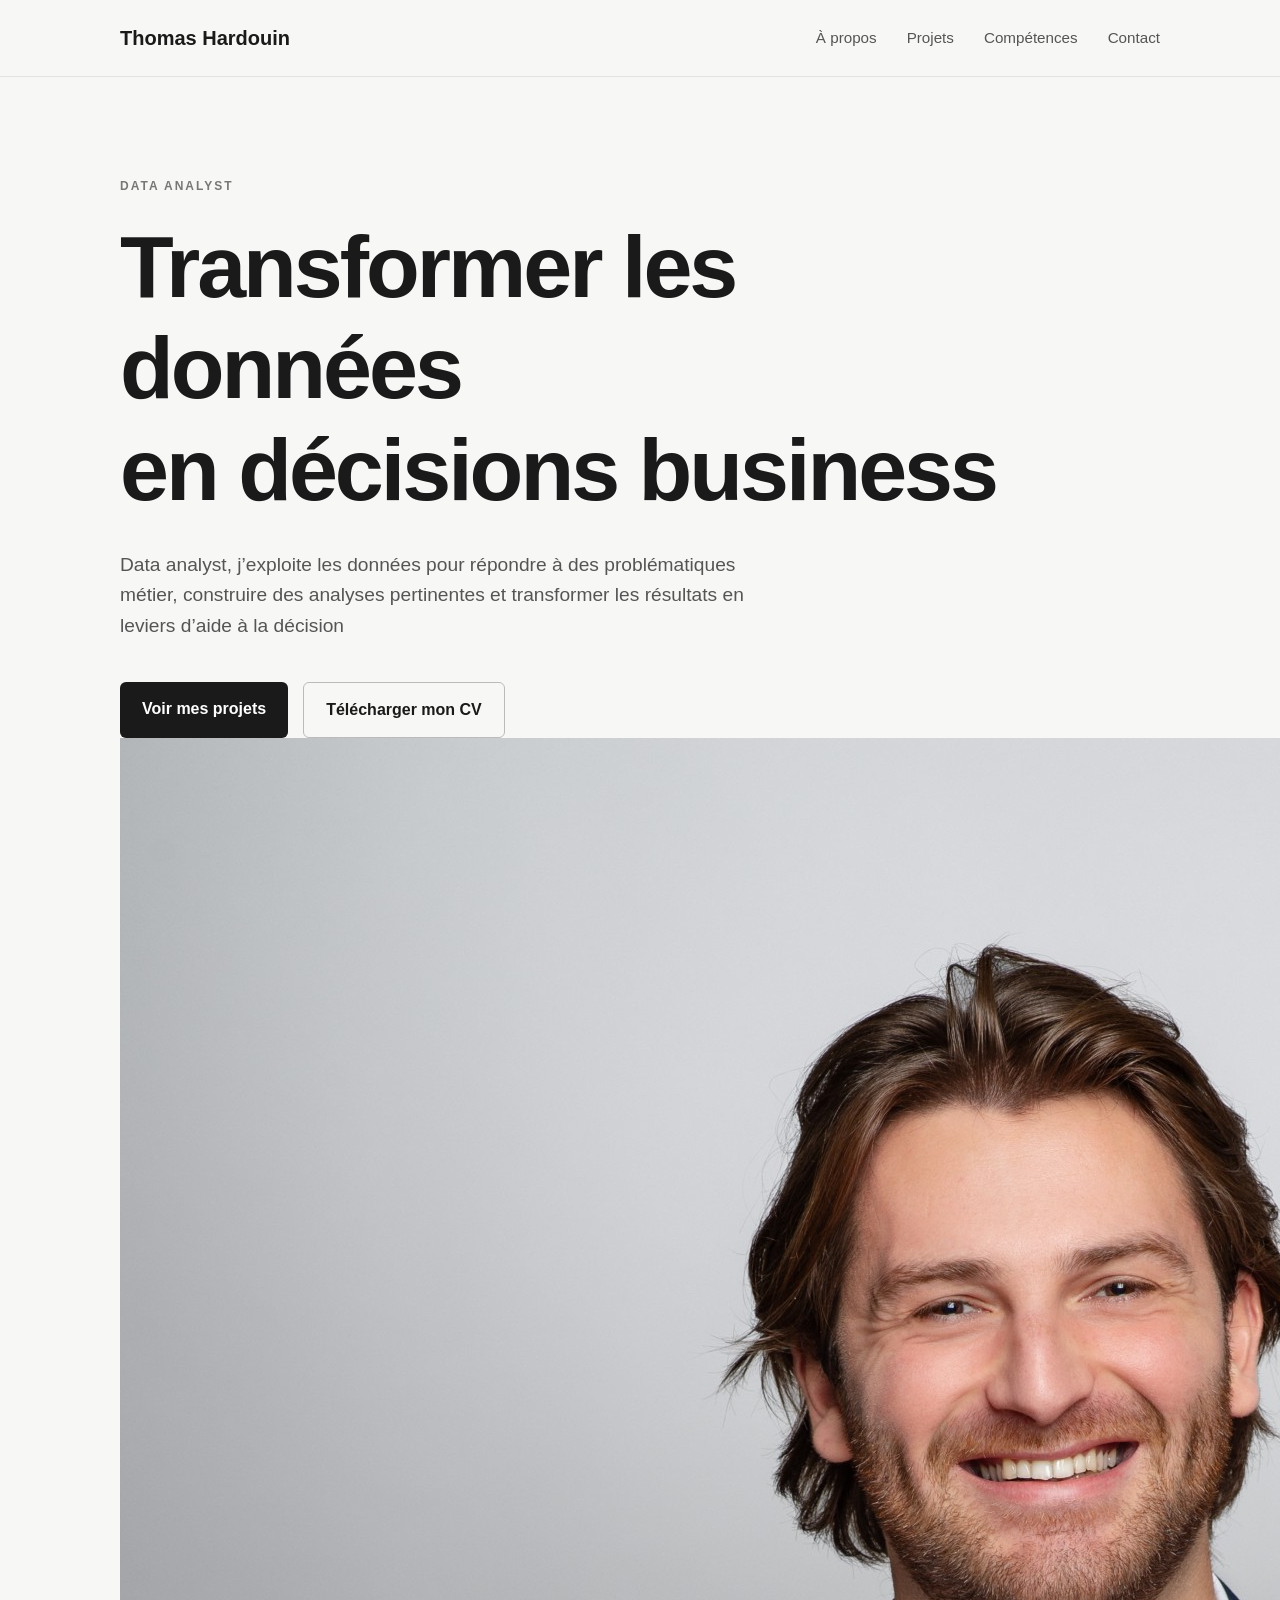
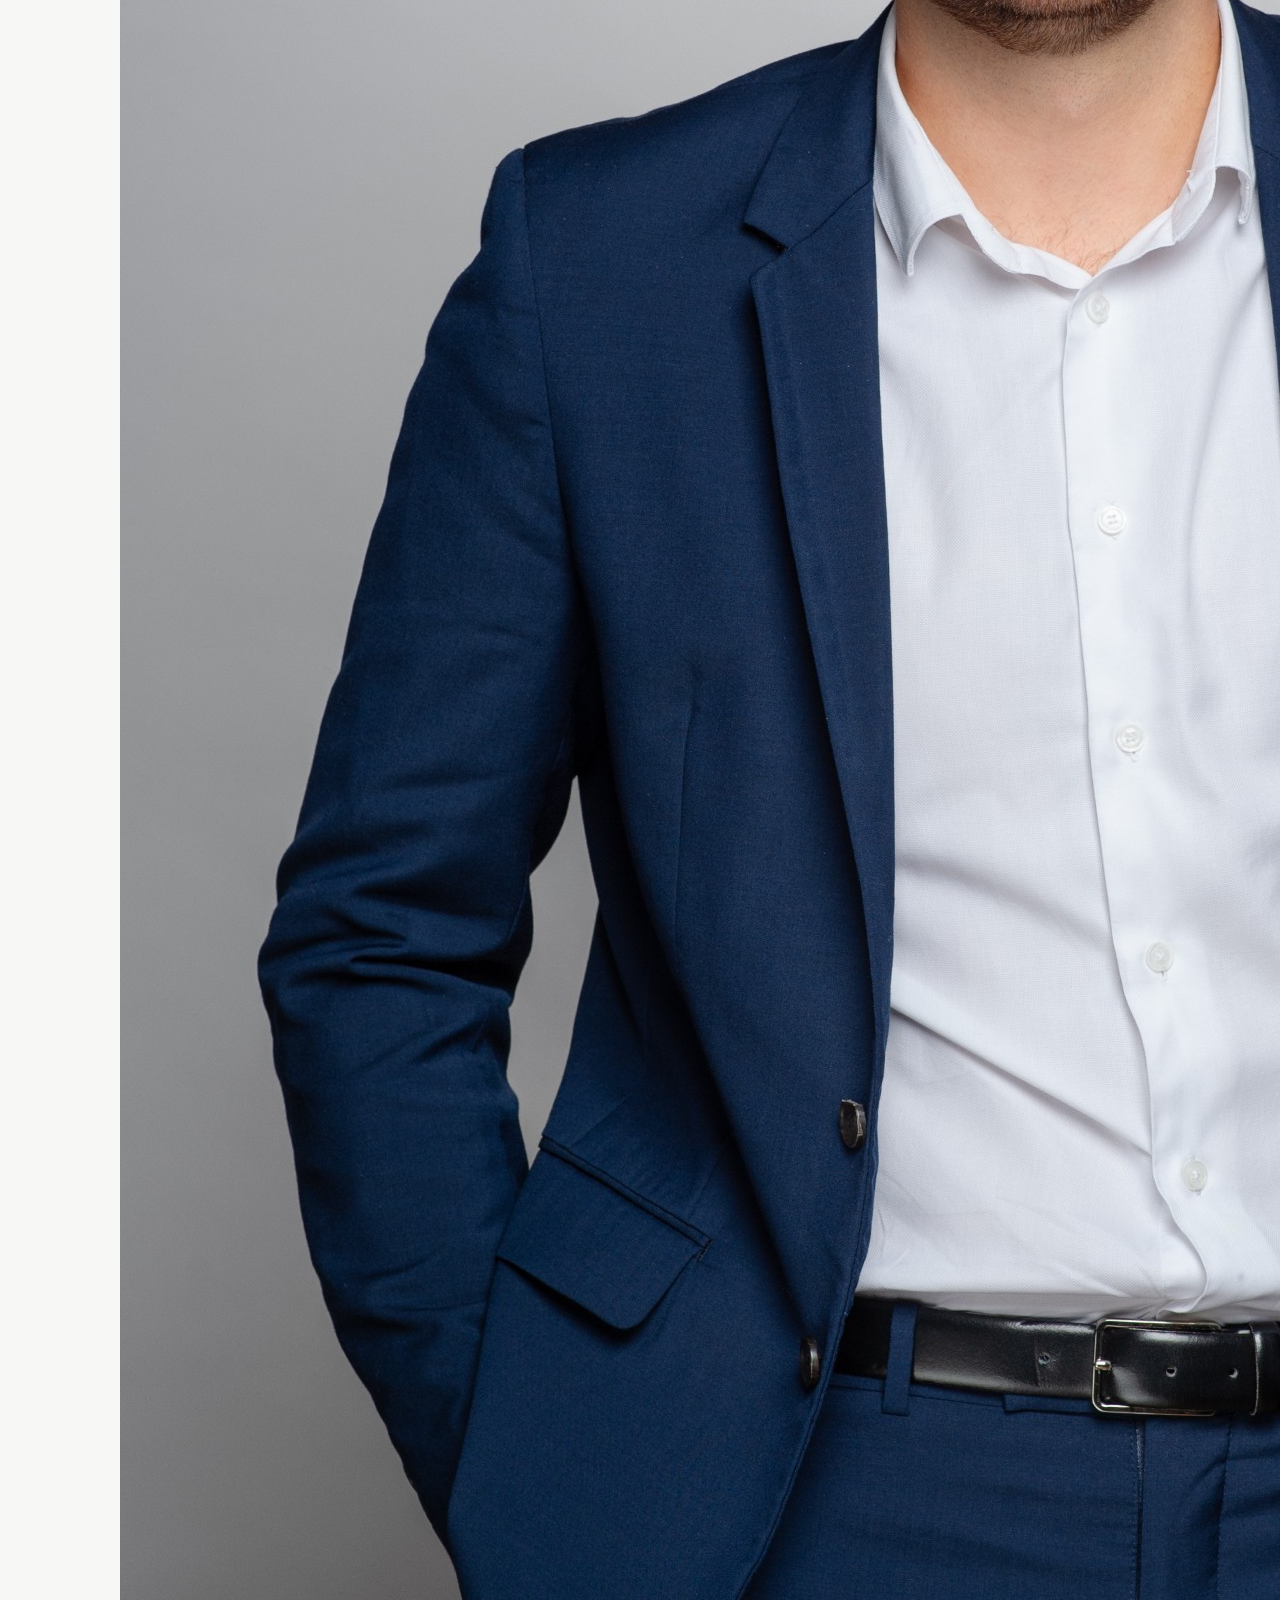
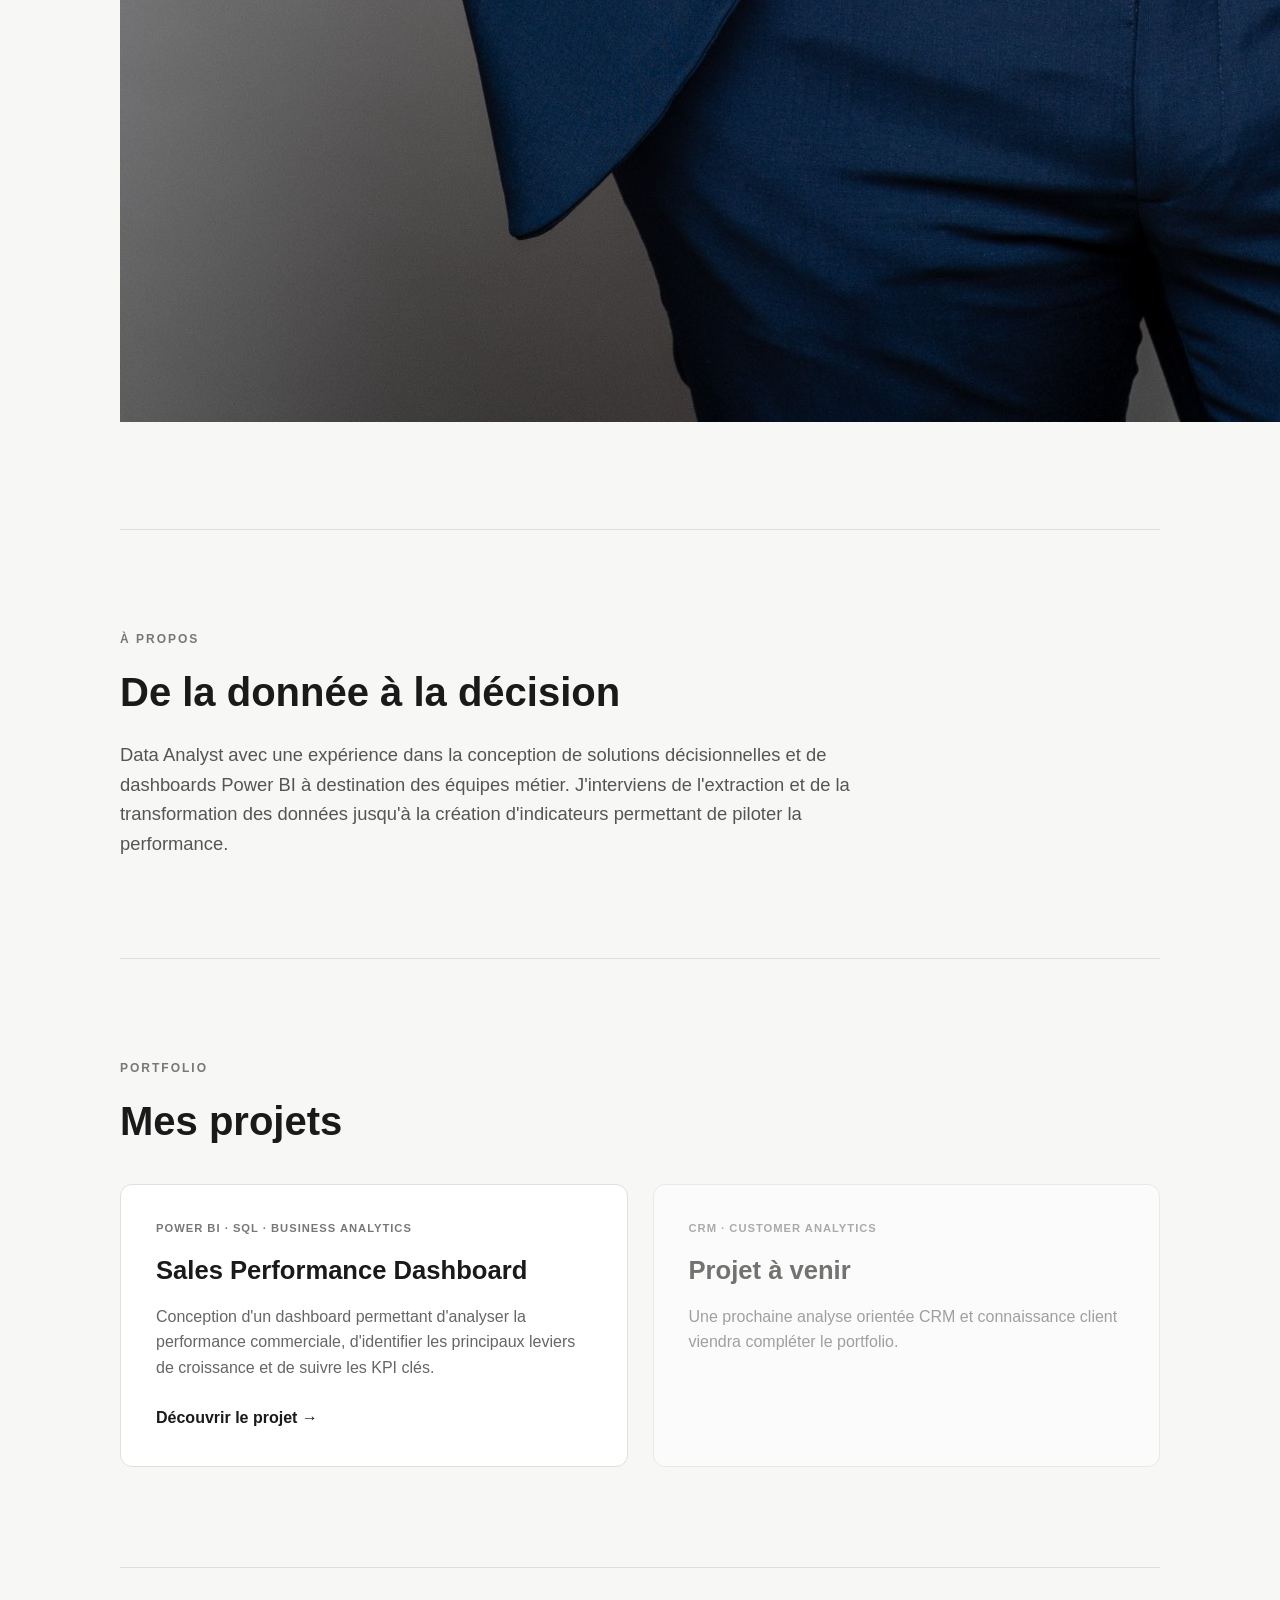
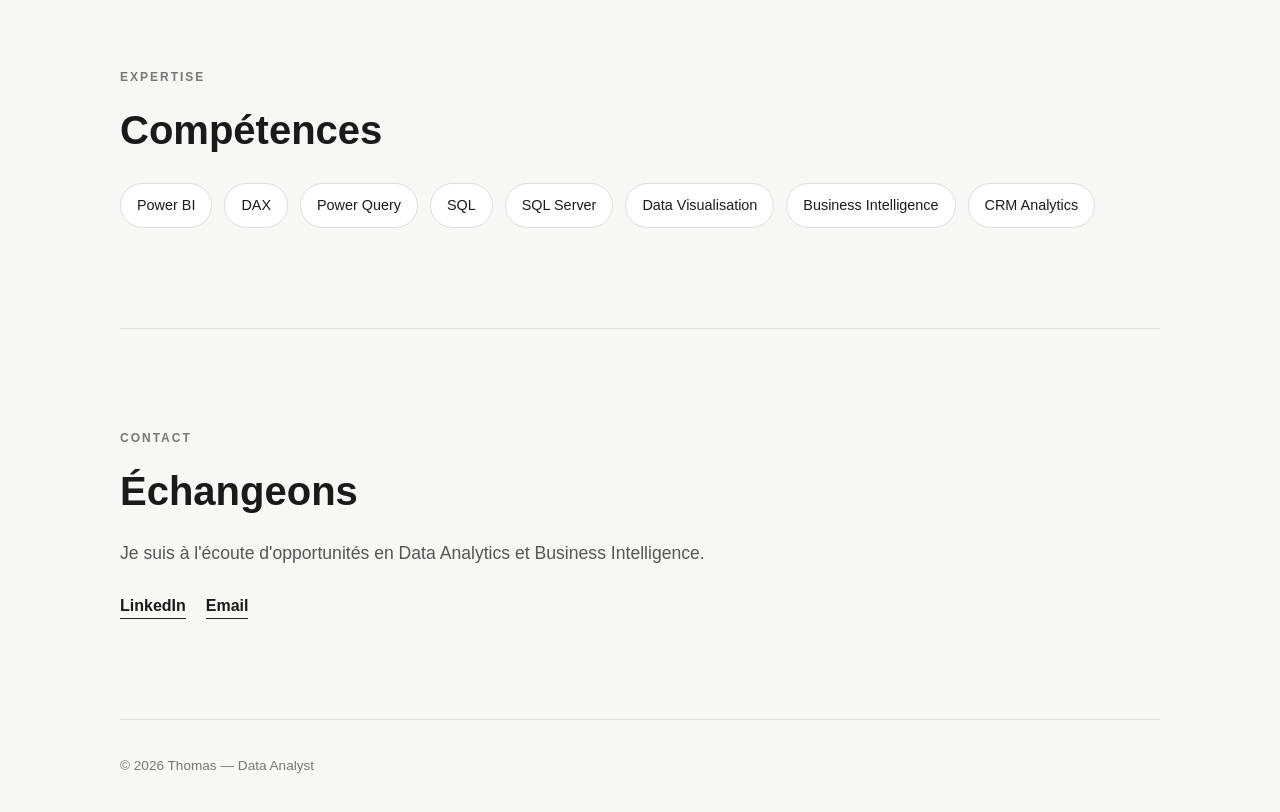
==== index.html @ 5f530742 "Update hero section content in index.html" ====
<!DOCTYPE html>
<html lang="fr">
<head>
    <meta charset="UTF-8">
    <meta name="viewport" content="width=device-width, initial-scale=1.0">
    <title>Thomas Hardouin | Data Analyst</title>
    <meta name="description" content="Portfolio de Thomas Hardouin, Data Analyst spécialisé en Business Intelligence, Power BI, SQL, CRM et performance commerciale.">

    <link rel="stylesheet" href="style.css">
</head>

<body>

    <!-- Navigation -->
    <header>
        <nav>
            <a href="#accueil" class="logo">Thomas Hardouin</a>

            <div class="nav-links">
                <a href="#apropos">À propos</a>
                <a href="#projets">Projets</a>
                <a href="#competences">Compétences</a>
                <a href="#contact">Contact</a>
            </div>
        </nav>
    </header>

    <main>
        <!-- Accueil -->
        <section id="accueil" class="hero">
        
            <p class="eyebrow">DATA ANALYST</p>
        
            <h1>
                Transformer les données<br>
                en décisions business
            </h1>
        
            <p class="hero-description">
                Data analyst, j’exploite les données pour répondre à des problématiques métier,
                construire des analyses pertinentes et transformer les résultats en leviers d’aide à la décision
            </p>
        
            <div class="hero-buttons">
                <a href="#projets" class="button primary">
                    Voir mes projets
                </a>
        
                <a href="cv.pdf" class="button secondary" target="_blank">
                    Télécharger mon CV
                </a>
            </div>
        
            <div class="hero-photo">
                <img src="photo-thomas.jpg" alt="Thomas Ardouin - Data Analyst">
            </div>
        
        </section>


        <!-- À propos -->
        <section id="apropos">
            <p class="section-label">À PROPOS</p>

            <h2>De la donnée à la décision</h2>

            <p>
                Data Analyst avec une expérience dans la conception de solutions
                décisionnelles et de dashboards Power BI à destination des équipes métier.
                J'interviens de l'extraction et de la transformation des données jusqu'à
                la création d'indicateurs permettant de piloter la performance.
            </p>
        </section>


        <!-- Projets -->
        <section id="projets">
            <p class="section-label">PORTFOLIO</p>

            <h2>Mes projets</h2>

            <div class="projects-grid">

                <article class="project-card">
                    <p class="project-type">POWER BI · SQL · BUSINESS ANALYTICS</p>

                    <h3>Sales Performance Dashboard</h3>

                    <p>
                        Conception d'un dashboard permettant d'analyser la performance
                        commerciale, d'identifier les principaux leviers de croissance
                        et de suivre les KPI clés.
                    </p>

                    <a href="#" class="project-link">
                        Découvrir le projet →
                    </a>
                </article>

                <article class="project-card upcoming">
                    <p class="project-type">CRM · CUSTOMER ANALYTICS</p>

                    <h3>Projet à venir</h3>

                    <p>
                        Une prochaine analyse orientée CRM et connaissance client
                        viendra compléter le portfolio.
                    </p>
                </article>

            </div>
        </section>


        <!-- Compétences -->
        <section id="competences">
            <p class="section-label">EXPERTISE</p>

            <h2>Compétences</h2>

            <div class="skills">
                <span>Power BI</span>
                <span>DAX</span>
                <span>Power Query</span>
                <span>SQL</span>
                <span>SQL Server</span>
                <span>Data Visualisation</span>
                <span>Business Intelligence</span>
                <span>CRM Analytics</span>
            </div>
        </section>


        <!-- Contact -->
        <section id="contact">
            <p class="section-label">CONTACT</p>

            <h2>Échangeons</h2>

            <p>
                Je suis à l'écoute d'opportunités en Data Analytics
                et Business Intelligence.
            </p>

            <div class="contact-links">
                <a href="#">LinkedIn</a>
                <a href="mailto:votre-email@example.com">Email</a>
            </div>
        </section>

    </main>


    <footer>
        <p>© 2026 Thomas — Data Analyst</p>
    </footer>

</body>
</html>
---- style.css ----
/* =========================
   BASE
========================= */

* {
    margin: 0;
    padding: 0;
    box-sizing: border-box;
}

html {
    scroll-behavior: smooth;
}

body {
    font-family: Arial, Helvetica, sans-serif;
    background: #f7f7f5;
    color: #1a1a1a;
    line-height: 1.6;
}

a {
    color: inherit;
    text-decoration: none;
}

/* =========================
   NAVIGATION
========================= */

header {
    background: rgba(247, 247, 245, 0.95);
    border-bottom: 1px solid #e2e2df;
    position: sticky;
    top: 0;
    z-index: 100;
}

nav {
    max-width: 1100px;
    margin: auto;
    padding: 22px 30px;
    display: flex;
    justify-content: space-between;
    align-items: center;
}

.logo {
    font-size: 1.25rem;
    font-weight: 700;
}

.nav-links {
    display: flex;
    gap: 30px;
}

.nav-links a {
    color: #555;
    font-size: 0.95rem;
}

.nav-links a:hover {
    color: #000;
}

/* =========================
   STRUCTURE
========================= */

main {
    max-width: 1100px;
    margin: auto;
    padding: 0 30px;
}

section {
    padding: 100px 0;
    border-bottom: 1px solid #dededb;
}

.section-label,
.eyebrow {
    font-size: 0.75rem;
    font-weight: 700;
    letter-spacing: 2px;
    color: #777;
    margin-bottom: 20px;
}

h1,
h2,
h3 {
    line-height: 1.15;
}

h2 {
    font-size: 2.5rem;
    margin-bottom: 25px;
}

/* =========================
   HERO
========================= */

.hero {
    min-height: 75vh;
    display: flex;
    flex-direction: column;
    justify-content: center;
}

.hero h1 {
    font-size: clamp(3rem, 7vw, 5.5rem);
    max-width: 900px;
    letter-spacing: -3px;
    margin-bottom: 30px;
}

.hero-description {
    max-width: 650px;
    font-size: 1.2rem;
    color: #555;
    margin-bottom: 40px;
}

.hero-buttons {
    display: flex;
    gap: 15px;
    flex-wrap: wrap;
}

.button {
    display: inline-block;
    padding: 14px 22px;
    border-radius: 6px;
    font-weight: 600;
}

.button.primary {
    background: #1a1a1a;
    color: white;
}

.button.secondary {
    border: 1px solid #bbb;
    background: transparent;
}

.button:hover {
    opacity: 0.8;
}

/* =========================
   À PROPOS
========================= */

#apropos > p:last-child {
    max-width: 750px;
    font-size: 1.15rem;
    color: #555;
}

/* =========================
   PROJETS
========================= */

.projects-grid {
    display: grid;
    grid-template-columns: repeat(2, 1fr);
    gap: 25px;
    margin-top: 40px;
}

.project-card {
    background: white;
    border: 1px solid #e0e0dd;
    border-radius: 12px;
    padding: 35px;
    transition: transform 0.2s ease, box-shadow 0.2s ease;
}

.project-card:hover {
    transform: translateY(-4px);
    box-shadow: 0 12px 30px rgba(0, 0, 0, 0.07);
}

.project-type {
    font-size: 0.7rem;
    letter-spacing: 1px;
    font-weight: 700;
    color: #777;
    margin-bottom: 18px;
}

.project-card h3 {
    font-size: 1.6rem;
    margin-bottom: 18px;
}

.project-card > p:not(.project-type) {
    color: #666;
    margin-bottom: 25px;
}

.project-link {
    font-weight: 600;
}

.upcoming {
    opacity: 0.6;
}

/* =========================
   COMPÉTENCES
========================= */

.skills {
    display: flex;
    flex-wrap: wrap;
    gap: 12px;
    margin-top: 30px;
}

.skills span {
    background: white;
    border: 1px solid #ddd;
    padding: 10px 16px;
    border-radius: 50px;
    font-size: 0.9rem;
}

/* =========================
   CONTACT
========================= */

#contact > p:not(.section-label) {
    color: #555;
    font-size: 1.1rem;
    margin-bottom: 25px;
}

.contact-links {
    display: flex;
    gap: 20px;
}

.contact-links a {
    font-weight: 600;
    border-bottom: 1px solid #222;
}

/* =========================
   FOOTER
========================= */

footer {
    max-width: 1100px;
    margin: auto;
    padding: 35px 30px;
    color: #777;
    font-size: 0.85rem;
}

/* =========================
   MOBILE
========================= */

@media (max-width: 700px) {

    nav {
        padding: 18px 20px;
    }

    .nav-links {
        display: none;
    }

    main {
        padding: 0 20px;
    }

    section {
        padding: 70px 0;
    }

    .hero h1 {
        letter-spacing: -2px;
    }

    .projects-grid {
        grid-template-columns: 1fr;
    }

    h2 {
        font-size: 2rem;
    }
}
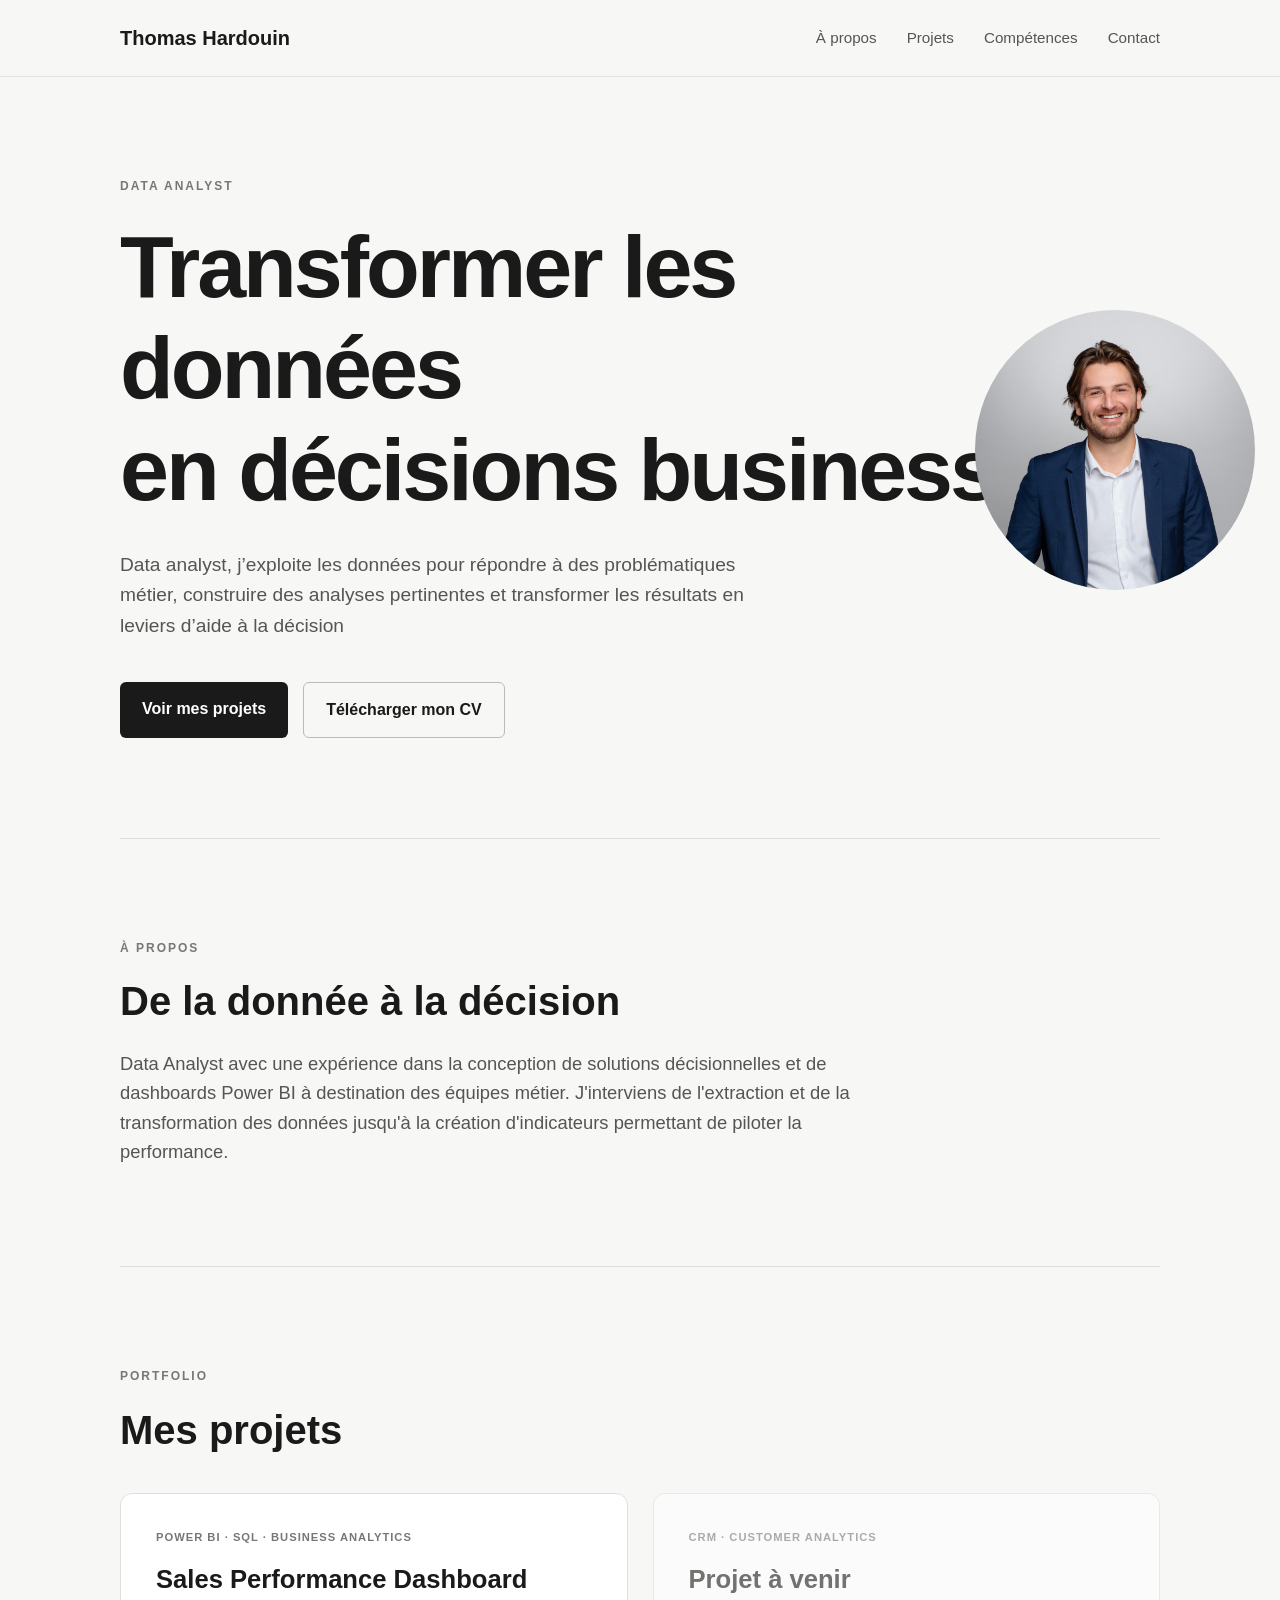
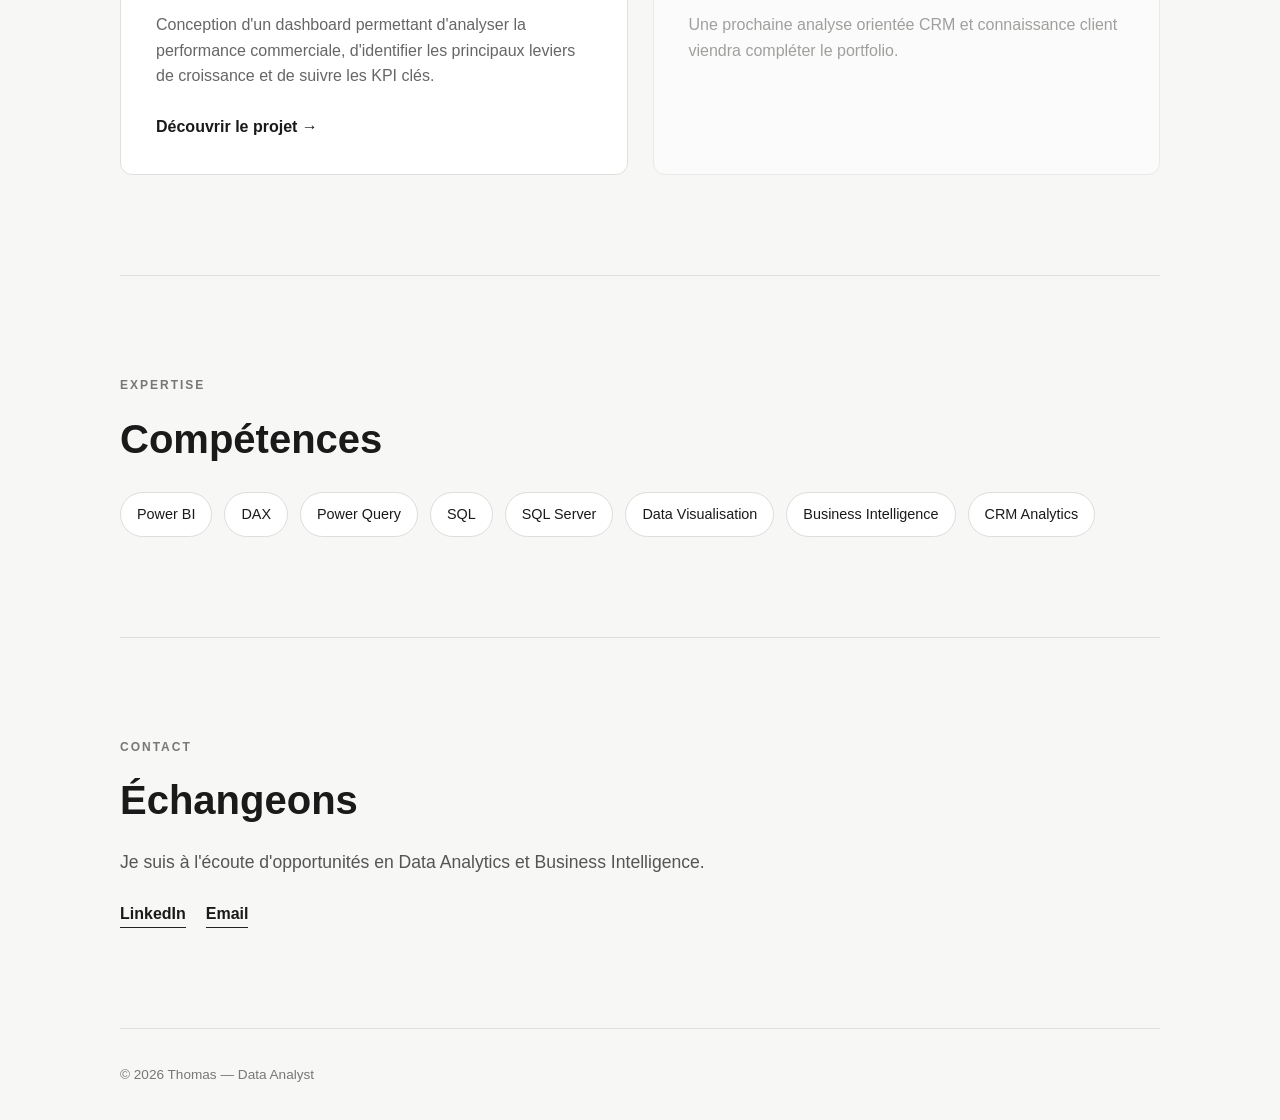
==== commit 33e474c6: "Update CV link to enable download Changed the CV link to use the download attribute." ====
--- a/index.html
+++ b/index.html
@@ -46,7 +46,7 @@
                     Voir mes projets
                 </a>
         
-                <a href="cv.pdf" class="button secondary" target="_blank">
+                <a href="cv.pdf" class="button secondary" download>
                     Télécharger mon CV
                 </a>
             </div>
--- a/style.css
+++ b/style.css
@@ -296,3 +296,59 @@
         font-size: 2rem;
     }
 }
+
+
+
+}
+
+/* =========================
+   PHOTO ACCUEIL
+========================= */
+
+.hero {
+    position: relative;
+    padding-right: 360px;
+}
+
+.hero-photo {
+    position: absolute;
+    right: 25px;
+    top: 50%;
+    transform: translateY(-50%);
+}
+
+.hero-photo img {
+    width: 280px;
+    height: 280px;
+    object-fit: cover;
+    object-position: center top;
+    border-radius: 50%;
+    display: block;
+}
+
+/* =========================
+   PHOTO ACCUEIL - MOBILE
+========================= */
+
+@media (max-width: 800px) {
+
+    .hero {
+        padding-right: 0;
+    }
+
+    .hero-photo {
+        position: static;
+        transform: none;
+        margin-top: 40px;
+        display: flex;
+        justify-content: center;
+    }
+
+    .hero-photo img {
+        width: 200px;
+        height: 200px;
+        object-fit: cover;
+        object-position: center top;
+        border-radius: 50%;
+    }
+}
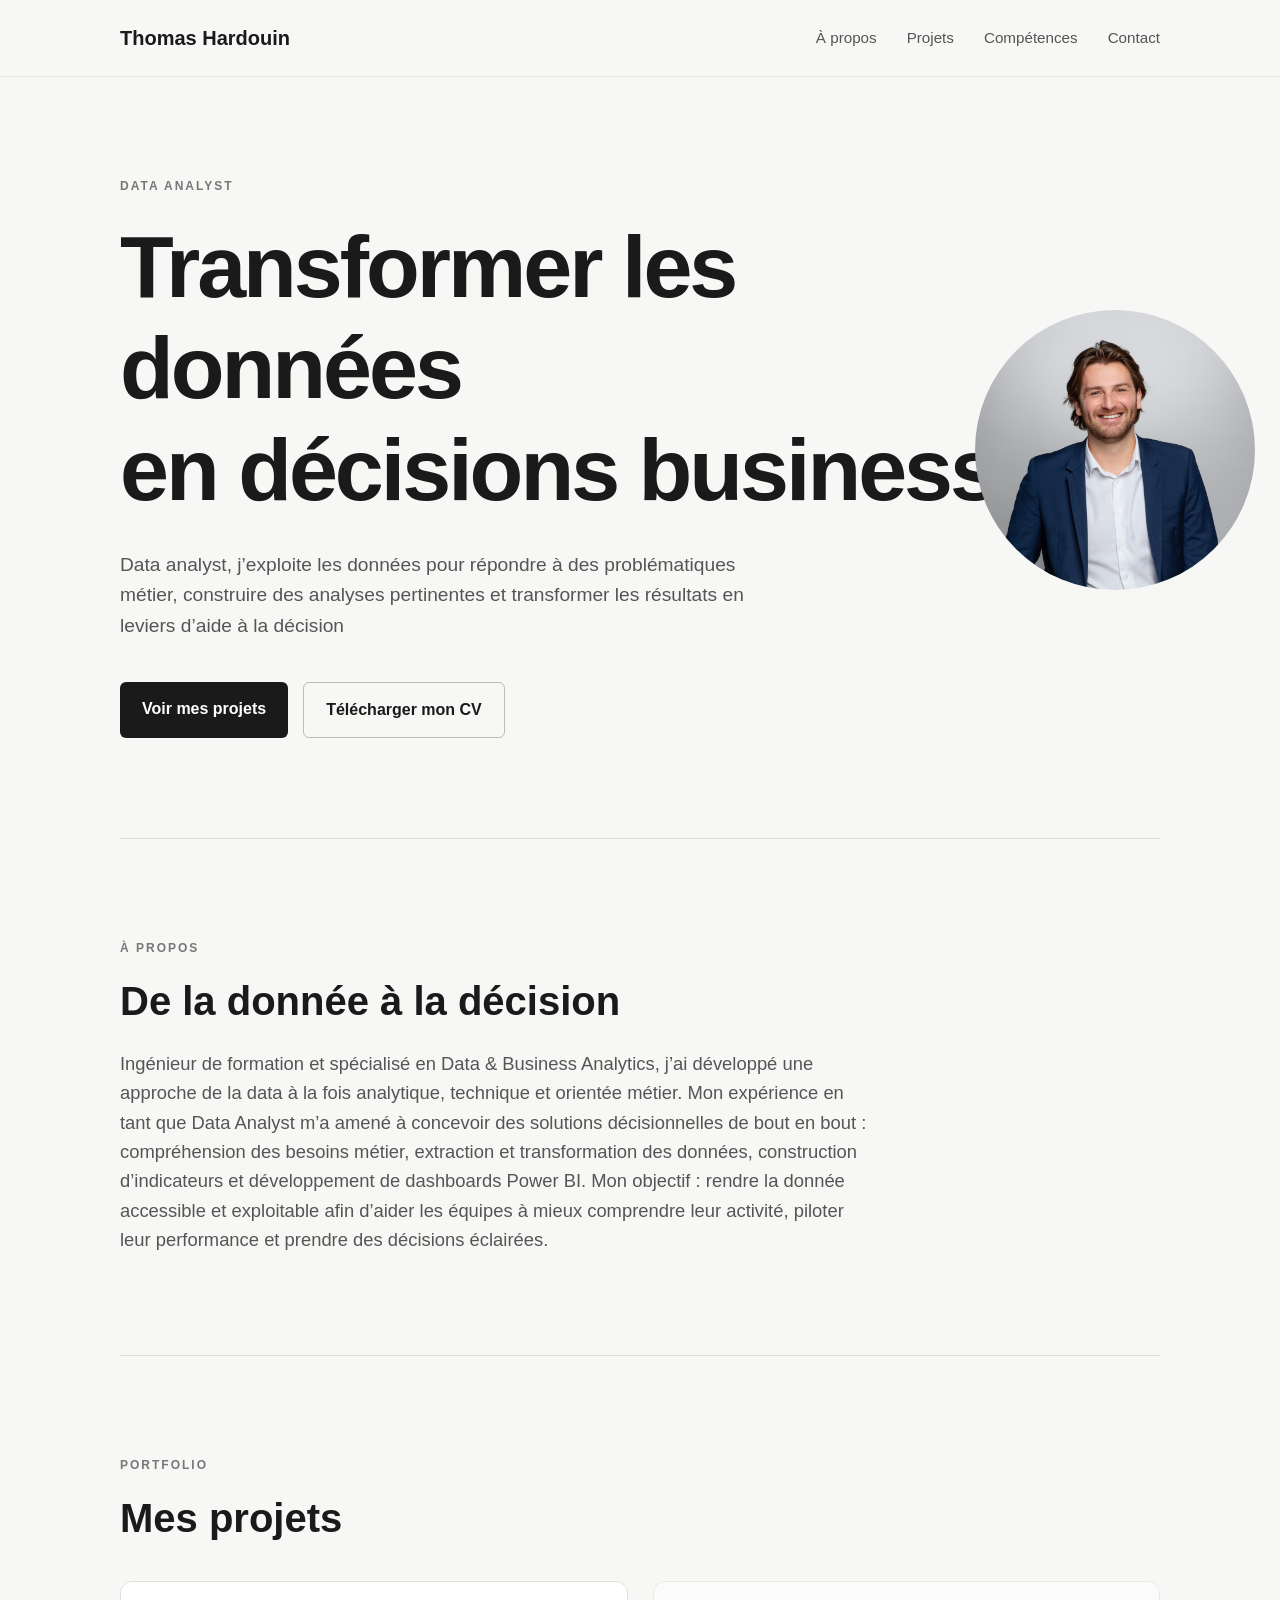
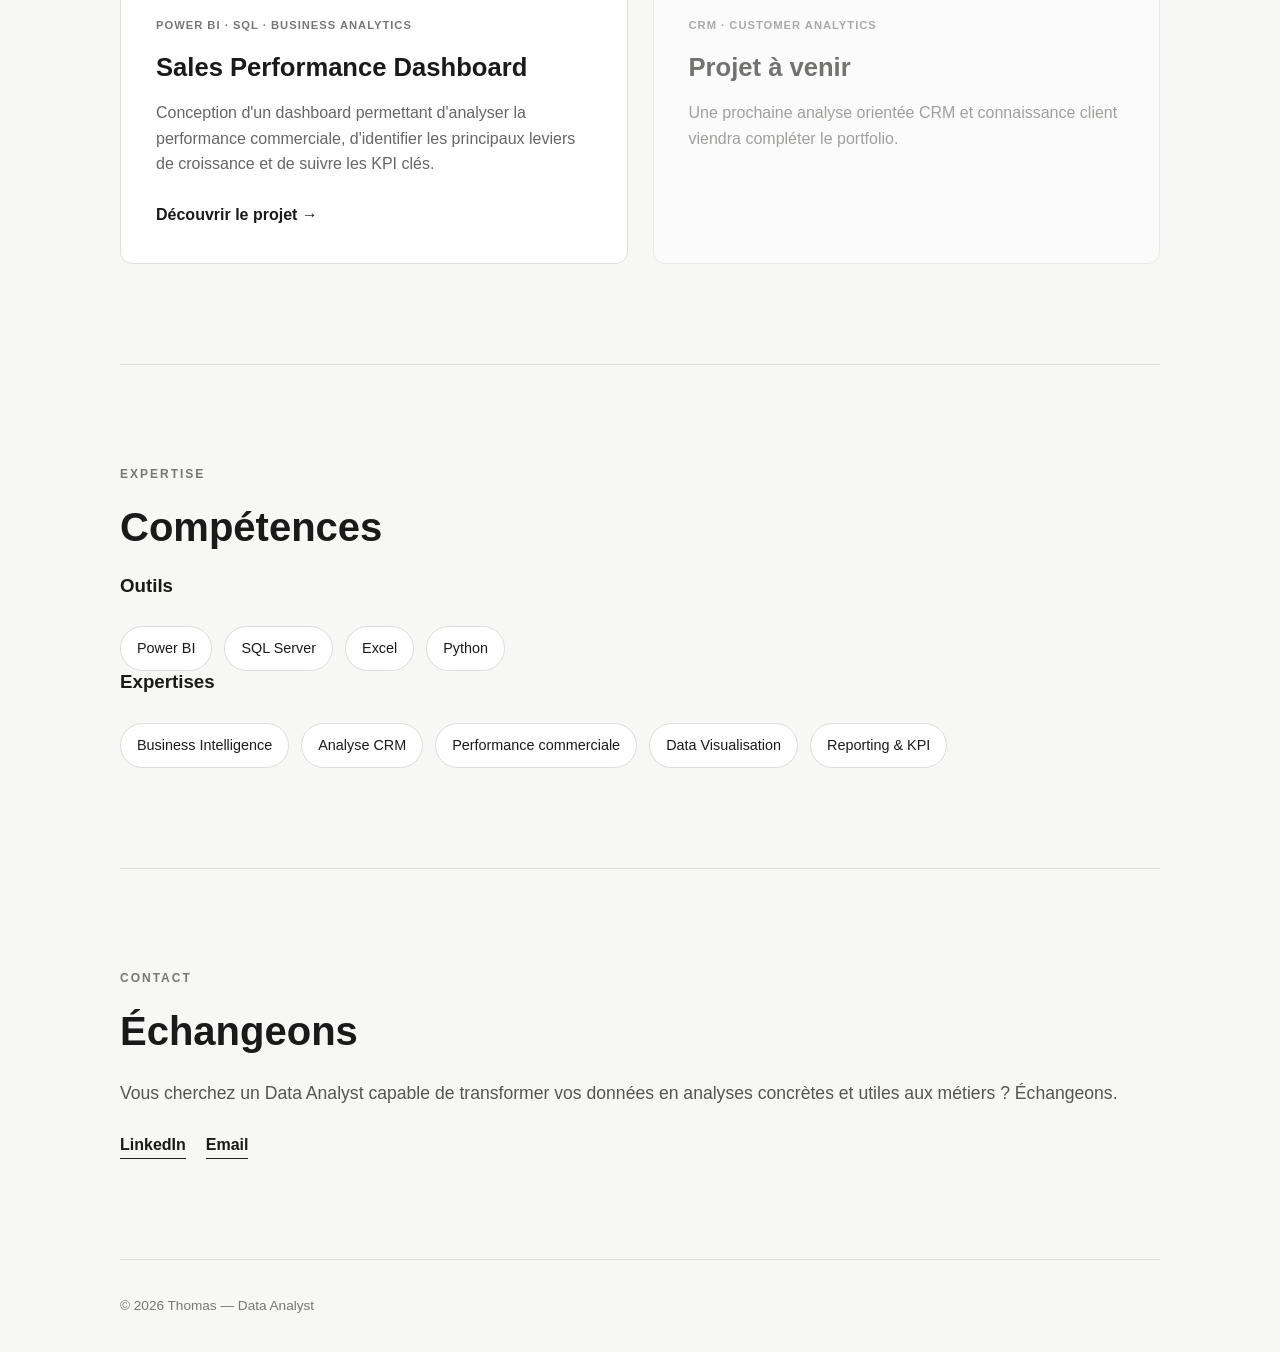
==== commit e546b947: "Revise Data Analyst description and skills section Updated the content to better describe the Data A" ====
--- a/index.html
+++ b/index.html
@@ -65,10 +65,9 @@
             <h2>De la donnée à la décision</h2>
 
             <p>
-                Data Analyst avec une expérience dans la conception de solutions
-                décisionnelles et de dashboards Power BI à destination des équipes métier.
-                J'interviens de l'extraction et de la transformation des données jusqu'à
-                la création d'indicateurs permettant de piloter la performance.
+                Ingénieur de formation et spécialisé en Data & Business Analytics, j’ai développé une approche de la data à la fois analytique, technique et orientée métier.  
+                Mon expérience en tant que Data Analyst m’a amené à concevoir des solutions décisionnelles de bout en bout : compréhension des besoins métier, extraction et transformation des données, construction d’indicateurs et développement de dashboards Power BI.  
+                Mon objectif : rendre la donnée accessible et exploitable afin d’aider les équipes à mieux comprendre leur activité, piloter leur performance et prendre des décisions éclairées.
             </p>
         </section>
 
@@ -115,18 +114,23 @@
         <!-- Compétences -->
         <section id="competences">
             <p class="section-label">EXPERTISE</p>
-
             <h2>Compétences</h2>
-
+        
+            <h3>Outils</h3>
             <div class="skills">
                 <span>Power BI</span>
-                <span>DAX</span>
-                <span>Power Query</span>
-                <span>SQL</span>
                 <span>SQL Server</span>
+                <span>Excel</span>
+                <span>Python</span>
+            </div>
+        
+            <h3>Expertises</h3>
+            <div class="skills">
+                <span>Business Intelligence</span>
+                <span>Analyse CRM</span>
+                <span>Performance commerciale</span>
                 <span>Data Visualisation</span>
-                <span>Business Intelligence</span>
-                <span>CRM Analytics</span>
+                <span>Reporting & KPI</span>
             </div>
         </section>
 
@@ -138,13 +142,17 @@
             <h2>Échangeons</h2>
 
             <p>
-                Je suis à l'écoute d'opportunités en Data Analytics
-                et Business Intelligence.
+                Vous cherchez un Data Analyst capable de transformer vos données en analyses concrètes et utiles aux métiers ? Échangeons.
             </p>
 
             <div class="contact-links">
-                <a href="#">LinkedIn</a>
-                <a href="mailto:votre-email@example.com">Email</a>
+                <a href="https://www.linkedin.com/in/thardouin/" target="_blank" rel="noopener noreferrer">
+                    LinkedIn
+                </a>
+            
+                <a href="mailto:thomas.hardouin@outlook.com">
+                    Email
+                </a>
             </div>
         </section>
 
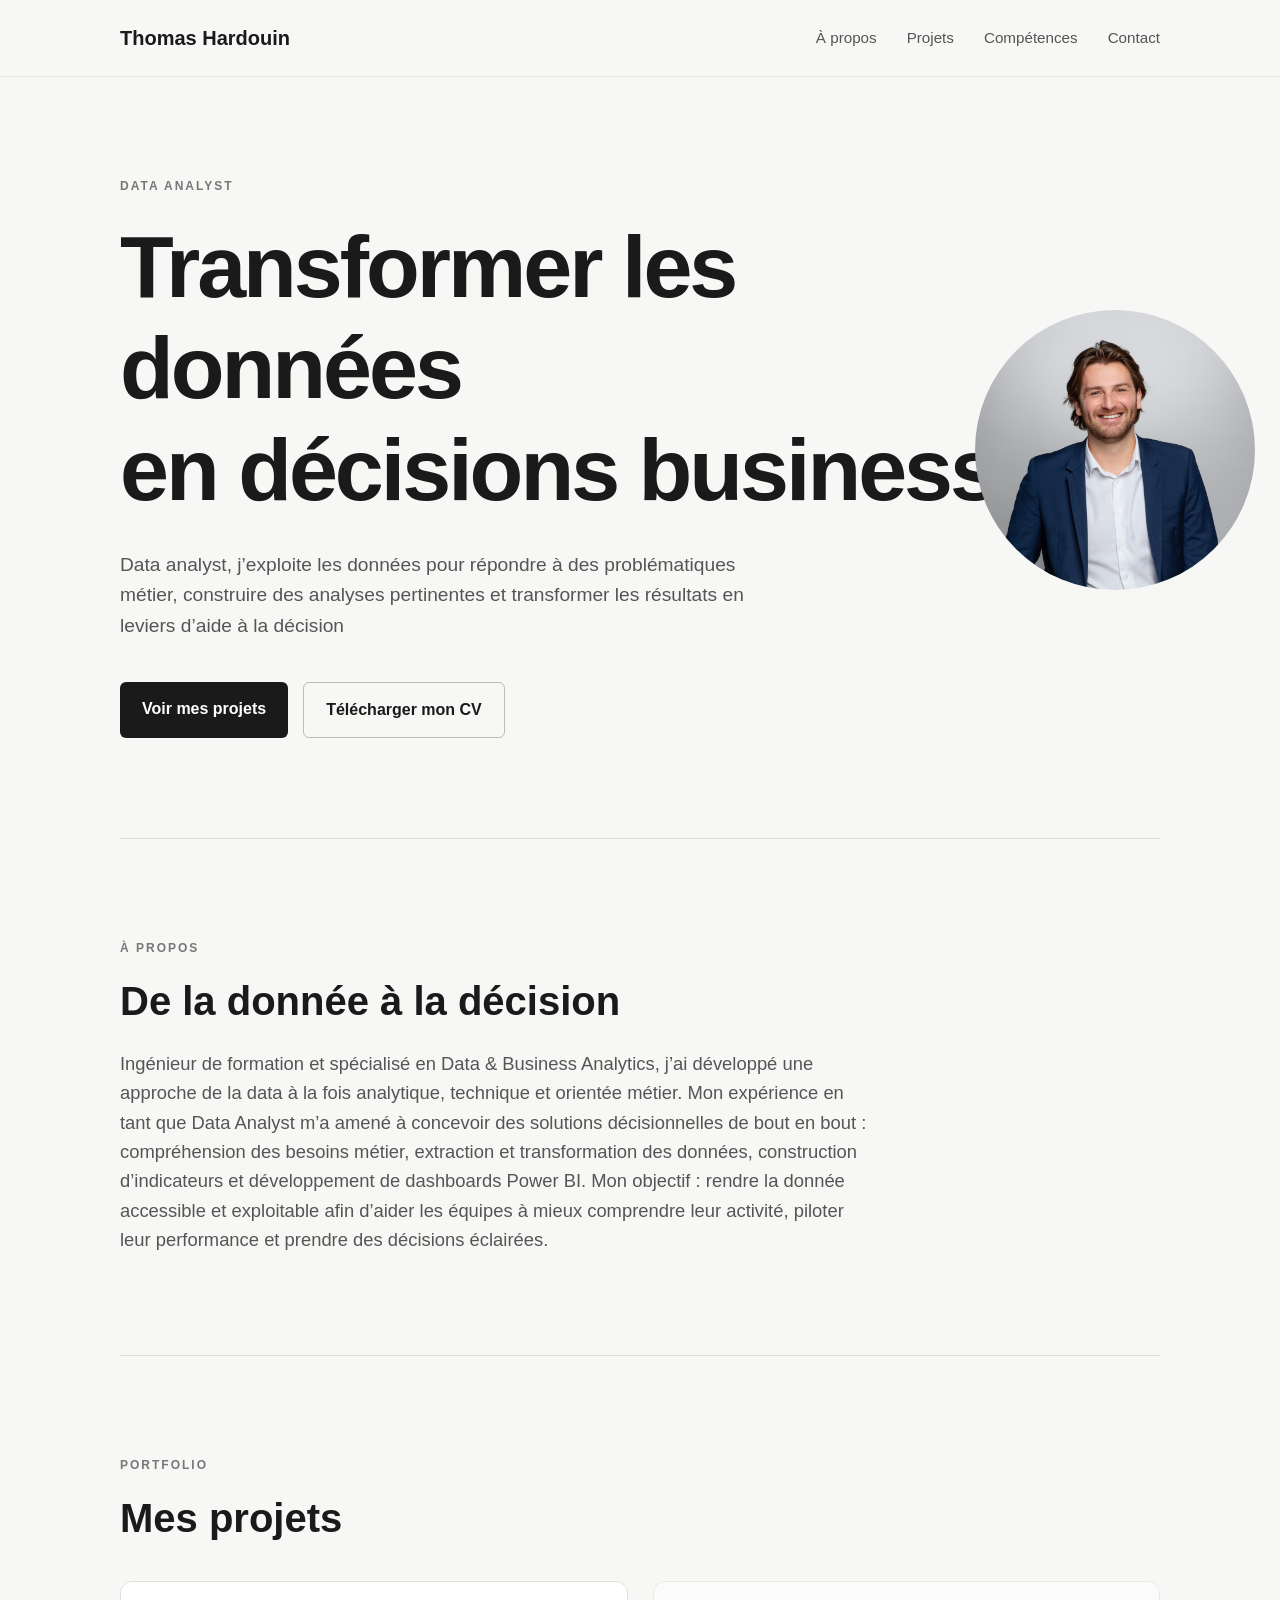
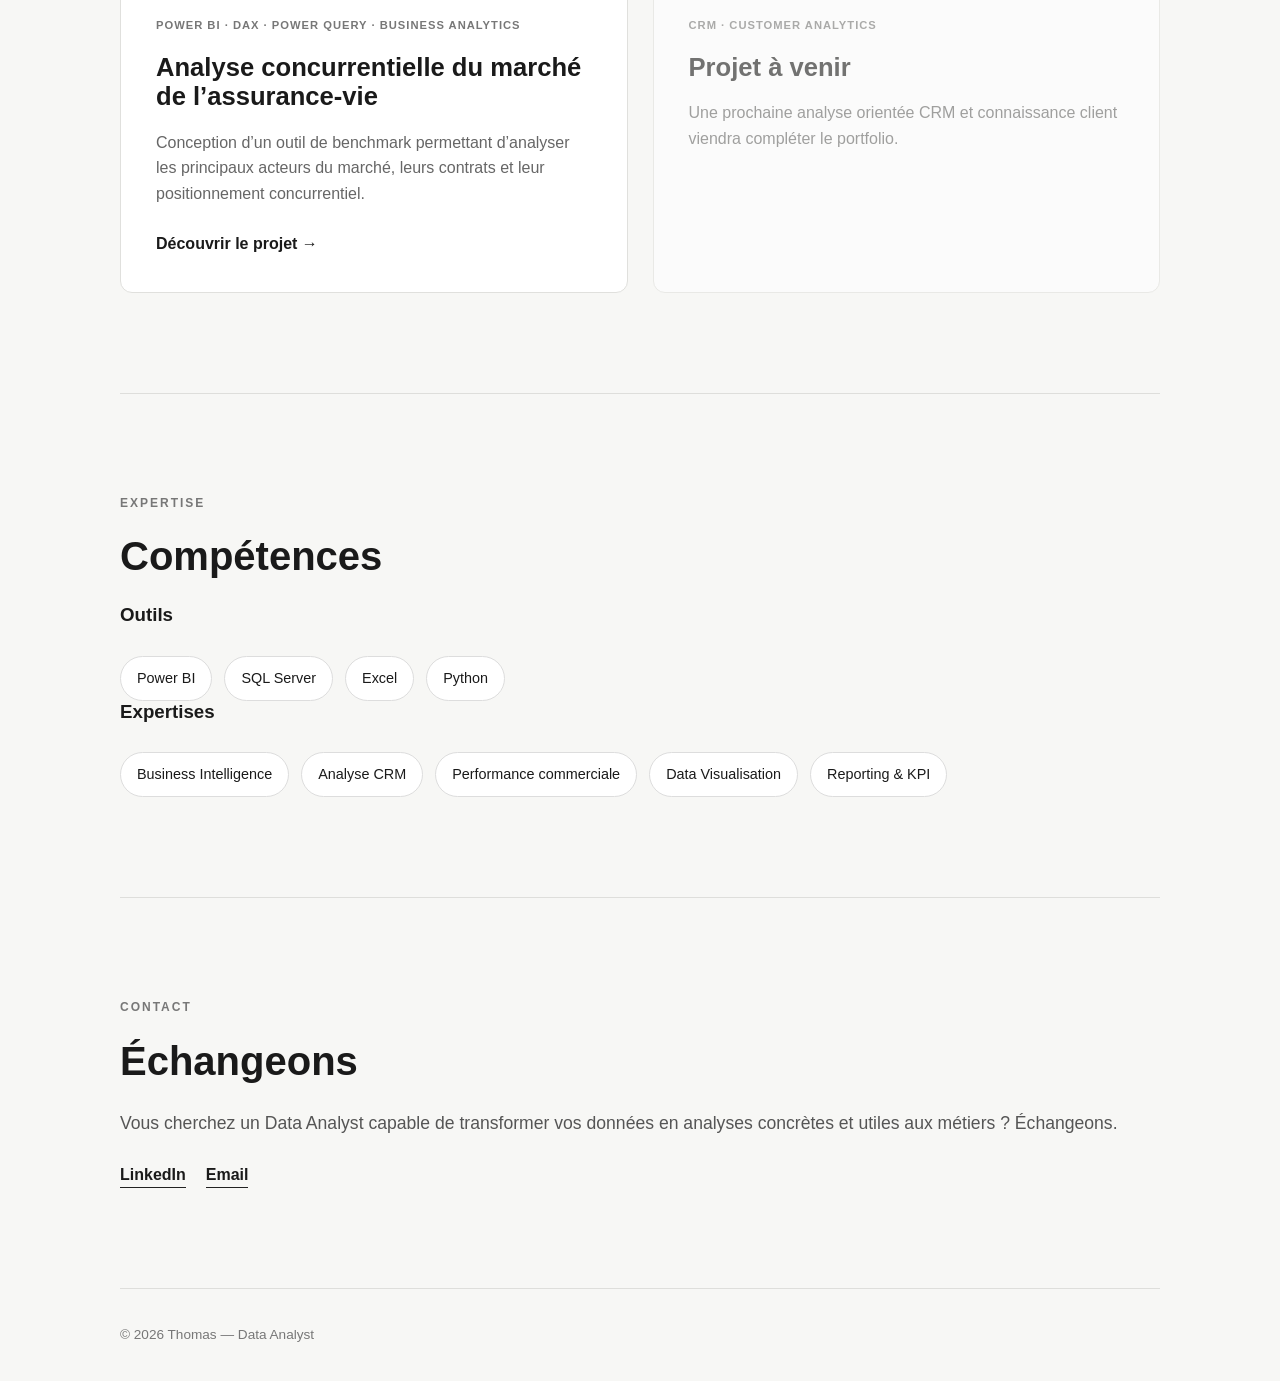
==== commit 7ec2202e: "Revise project description and title in index.html Updated project details for the sales performance" ====
--- a/index.html
+++ b/index.html
@@ -81,17 +81,16 @@
             <div class="projects-grid">
 
                 <article class="project-card">
-                    <p class="project-type">POWER BI · SQL · BUSINESS ANALYTICS</p>
-
-                    <h3>Sales Performance Dashboard</h3>
-
+                    <p class="project-type">POWER BI · DAX · POWER QUERY · BUSINESS ANALYTICS</p>
+                
+                    <h3>Analyse concurrentielle du marché de l’assurance-vie</h3>
+                
                     <p>
-                        Conception d'un dashboard permettant d'analyser la performance
-                        commerciale, d'identifier les principaux leviers de croissance
-                        et de suivre les KPI clés.
+                        Conception d’un outil de benchmark permettant d’analyser les principaux
+                        acteurs du marché, leurs contrats et leur positionnement concurrentiel.
                     </p>
-
-                    <a href="#" class="project-link">
+                
+                    <a href="assurance-vie.html" class="project-link">
                         Découvrir le projet →
                     </a>
                 </article>
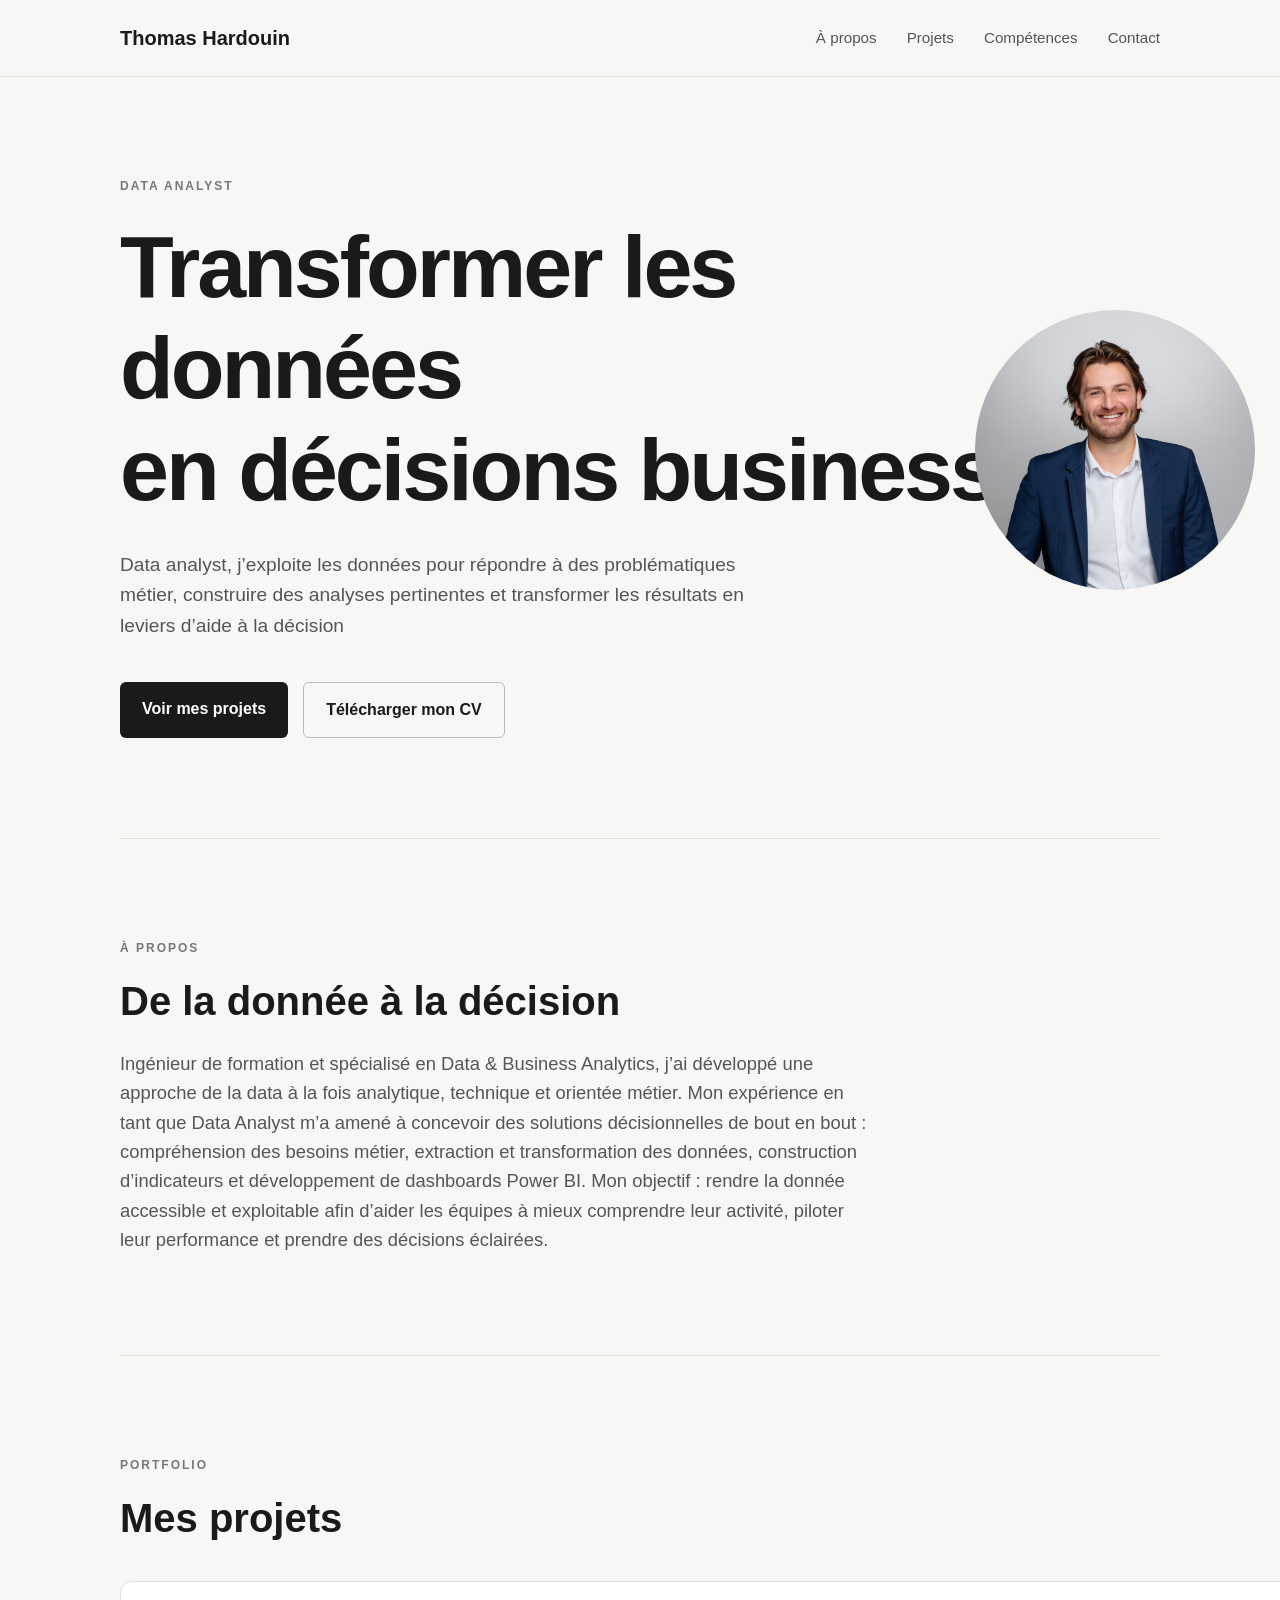
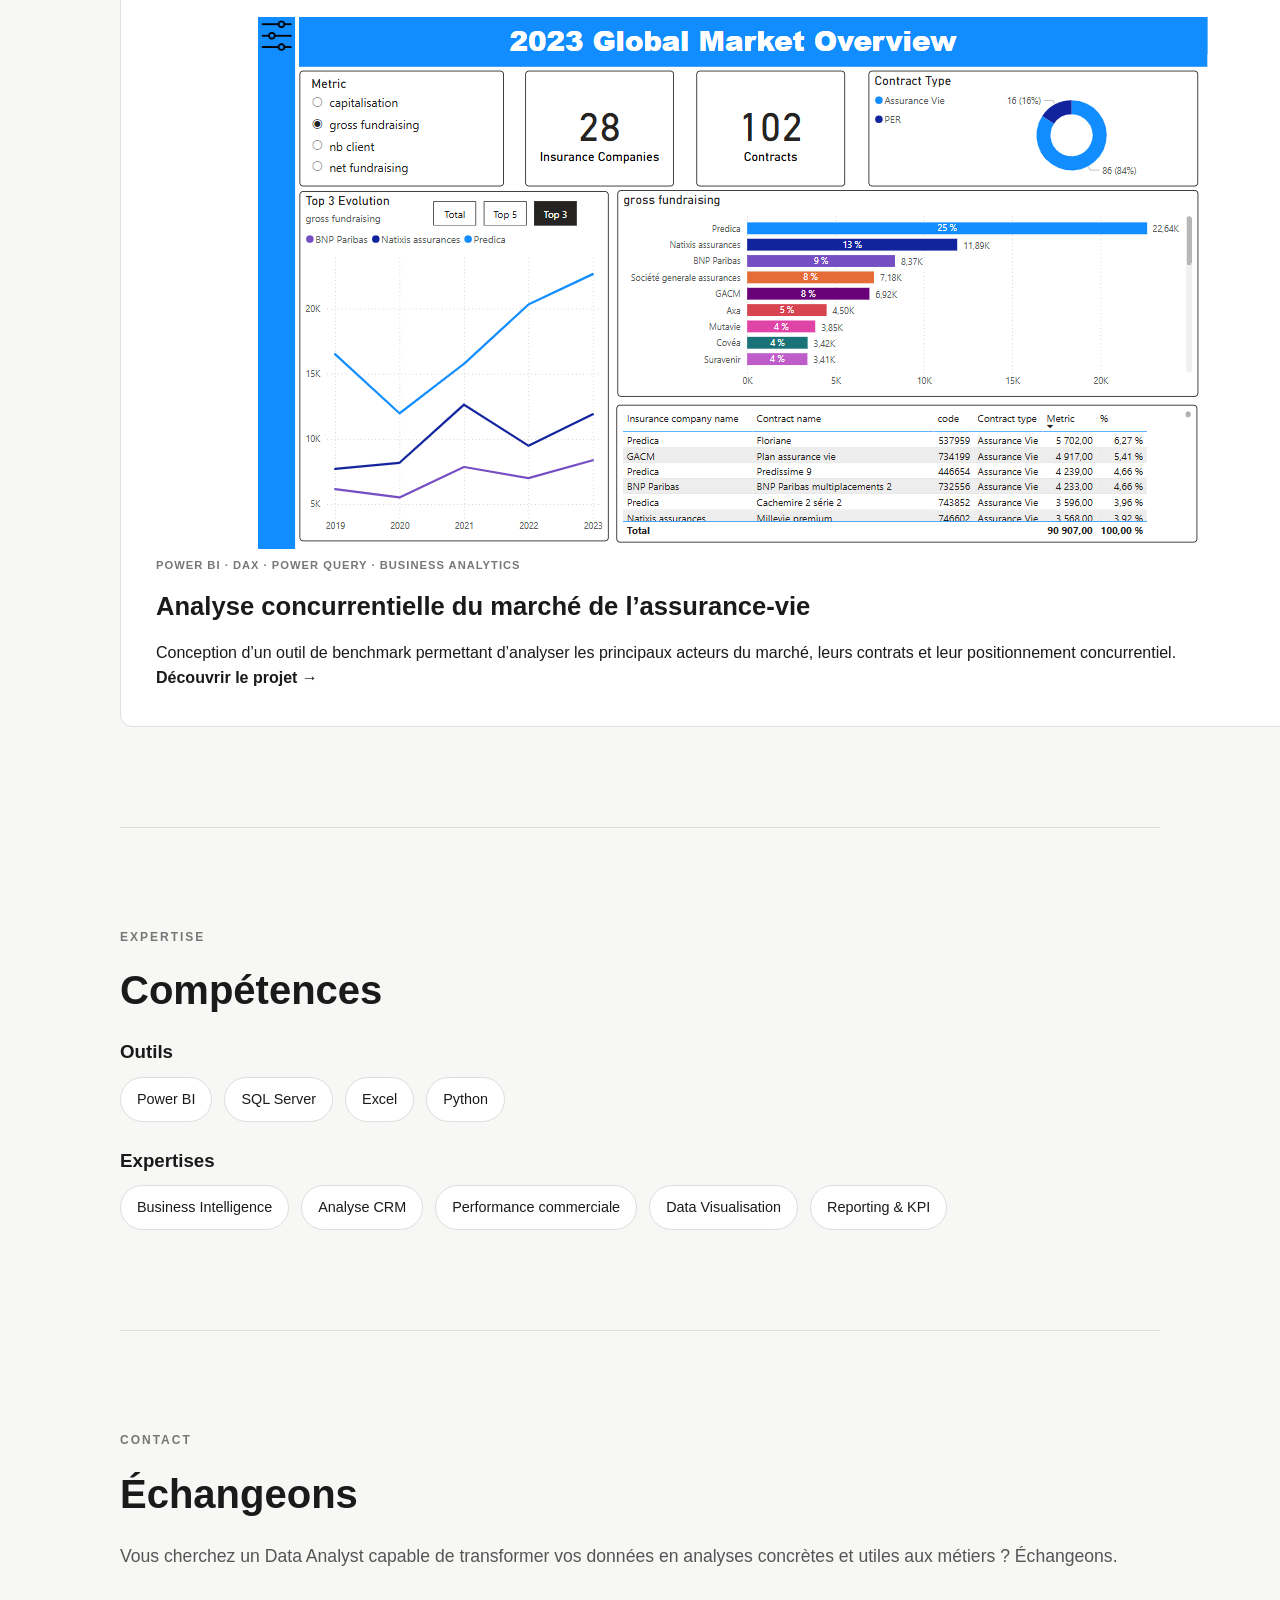
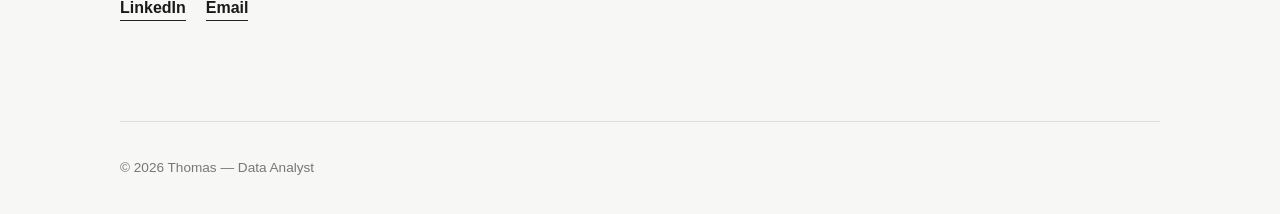
==== commit 5c0fd1a6: "Add featured project section for assurance-vie" ====
--- a/index.html
+++ b/index.html
@@ -75,37 +75,68 @@
         <!-- Projets -->
         <section id="projets">
             <p class="section-label">PORTFOLIO</p>
-
+        
             <h2>Mes projets</h2>
-
+        
             <div class="projects-grid">
-
-                <article class="project-card">
-                    <p class="project-type">POWER BI · DAX · POWER QUERY · BUSINESS ANALYTICS</p>
-                
-                    <h3>Analyse concurrentielle du marché de l’assurance-vie</h3>
-                
-                    <p>
-                        Conception d’un outil de benchmark permettant d’analyser les principaux
-                        acteurs du marché, leurs contrats et leur positionnement concurrentiel.
+        
+                <!-- Projet Assurance Vie -->
+                <article class="project-card project-card-featured">
+        
+                    <a href="assurance-vie.html" class="project-card-link">
+        
+                        <!-- Aperçu du dashboard -->
+                        <div class="project-preview">
+                            <img
+                                src="global-market-overview.png"
+                                alt="Aperçu du dashboard Power BI d'analyse du marché de l'assurance-vie"
+                            >
+                        </div>
+        
+                        <!-- Contenu -->
+                        <div class="project-card-content">
+        
+                            <p class="project-type">
+                                POWER BI · DAX · POWER QUERY · BUSINESS ANALYTICS
+                            </p>
+        
+                            <h3>
+                                Analyse concurrentielle du marché de l’assurance-vie
+                            </h3>
+        
+                            <p>
+                                Conception d’un outil de benchmark permettant d’analyser
+                                les principaux acteurs du marché, leurs contrats et leur
+                                positionnement concurrentiel.
+                            </p>
+        
+                            <span class="project-link">
+                                Découvrir le projet →
+                            </span>
+        
+                        </div>
+        
+                    </a>
+        
+                </article>
+        
+        
+                <!-- Projet à venir -->
+                <article class="project-card upcoming">
+        
+                    <p class="project-type">
+                        CRM · CUSTOMER ANALYTICS
                     </p>
-                
-                    <a href="assurance-vie.html" class="project-link">
-                        Découvrir le projet →
-                    </a>
-                </article>
-
-                <article class="project-card upcoming">
-                    <p class="project-type">CRM · CUSTOMER ANALYTICS</p>
-
+        
                     <h3>Projet à venir</h3>
-
+        
                     <p>
                         Une prochaine analyse orientée CRM et connaissance client
                         viendra compléter le portfolio.
                     </p>
+        
                 </article>
-
+        
             </div>
         </section>
 
--- a/style.css
+++ b/style.css
@@ -215,11 +215,16 @@
    COMPÉTENCES
 ========================= */
 
-.skills {
+#competences h3 {
+    margin-top: 28px;
+    margin-bottom: 14px;
+}
+
+#competences .skills {
     display: flex;
     flex-wrap: wrap;
     gap: 12px;
-    margin-top: 30px;
+    margin-top: 0;
 }
 
 .skills span {
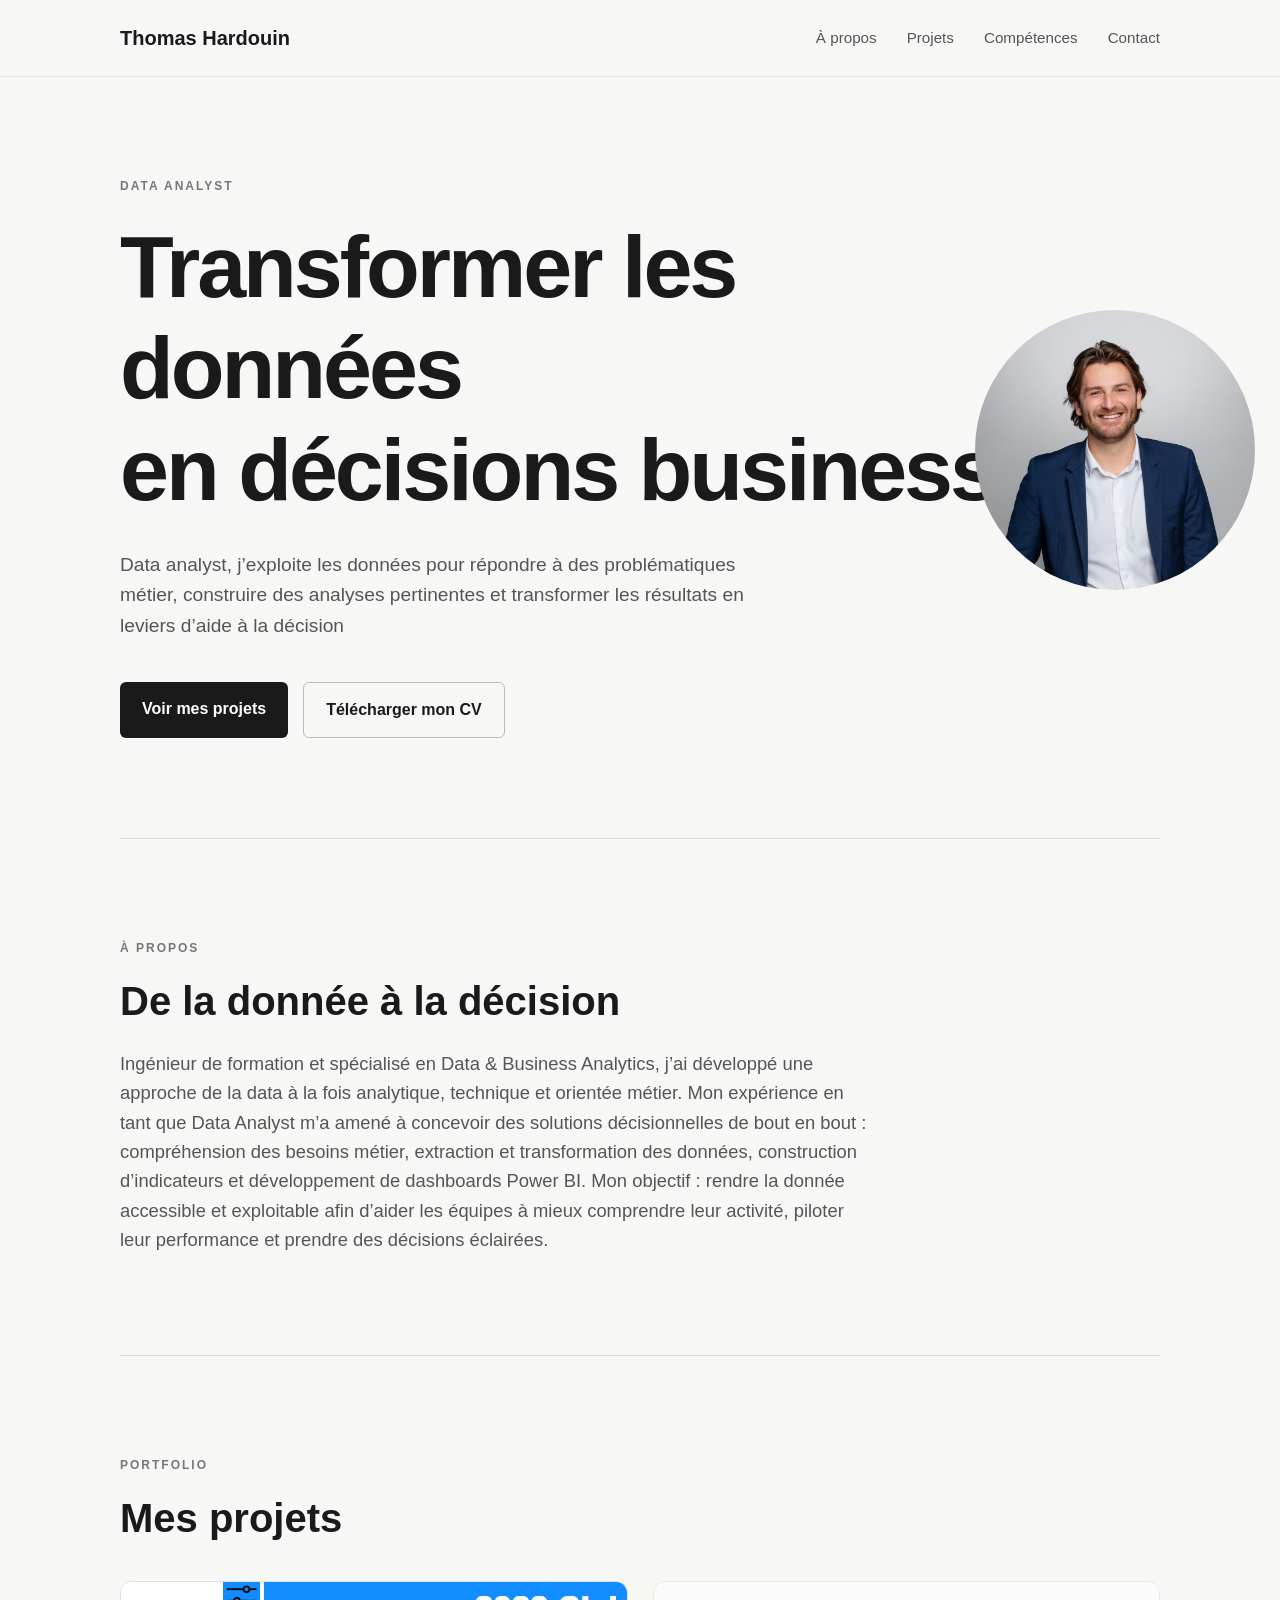
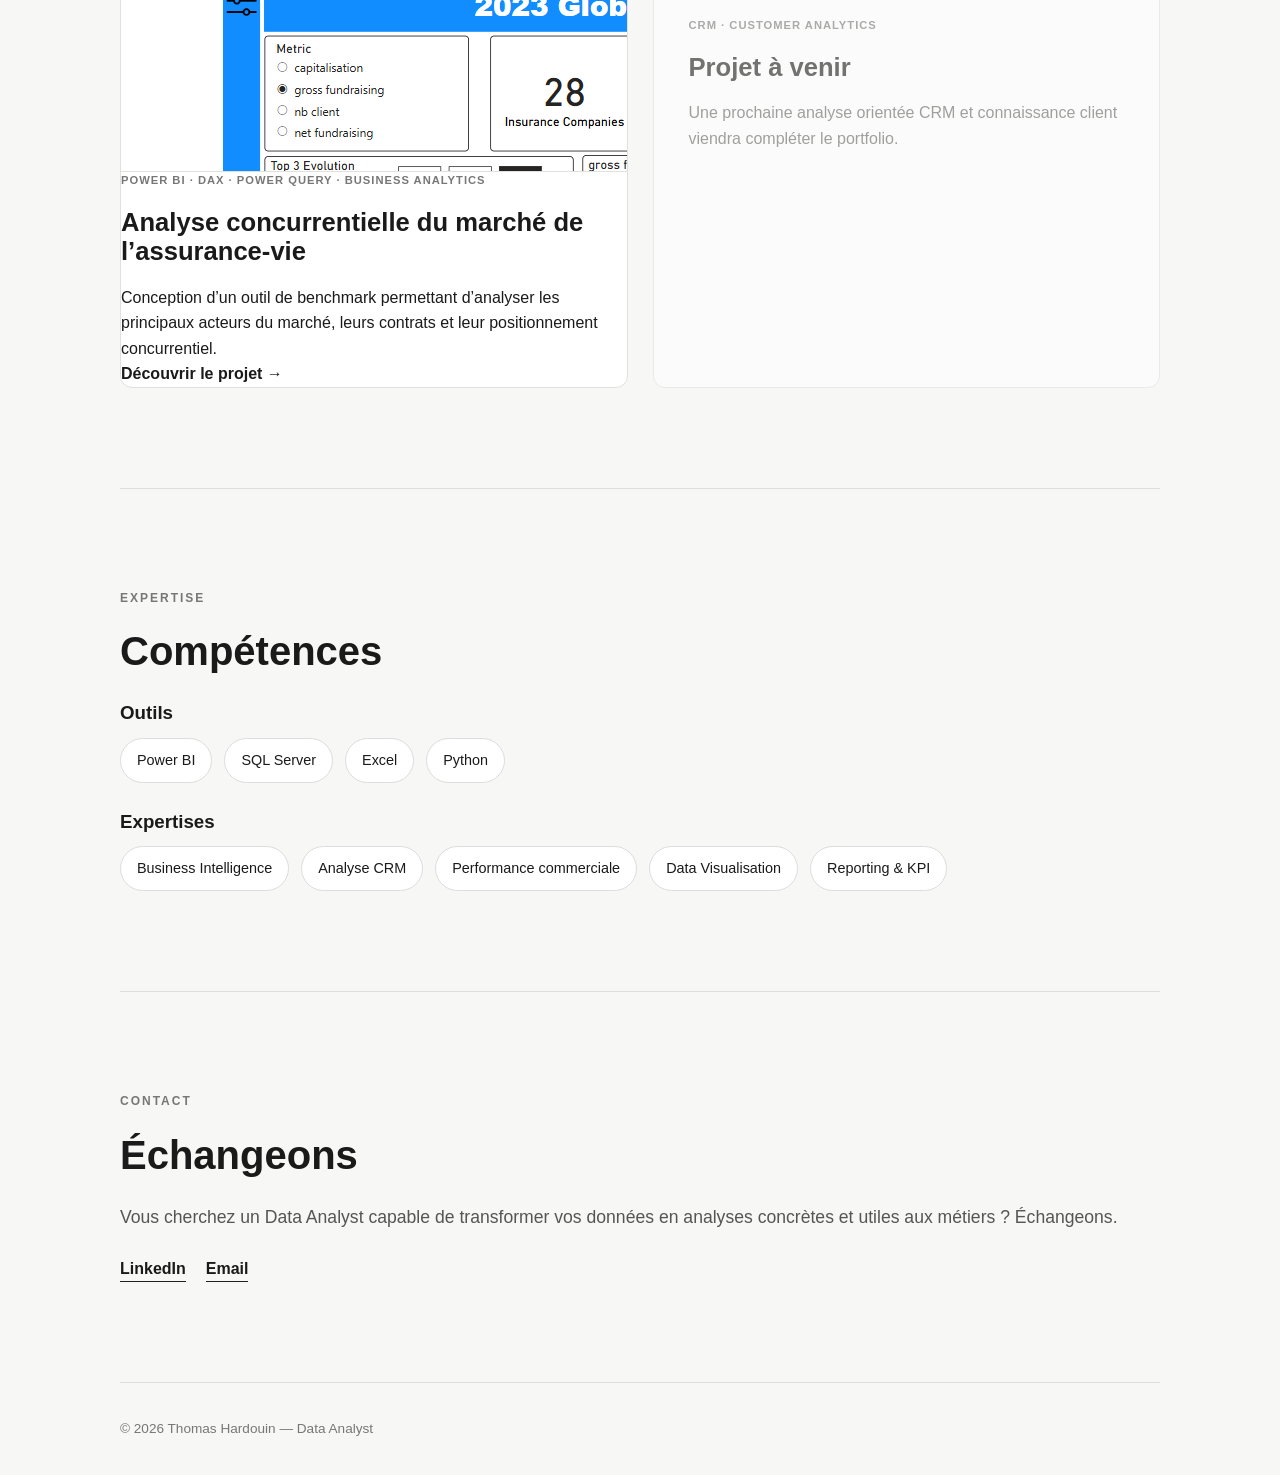
==== commit 955b8372: "Update meta description and fix typos in index.html" ====
--- a/index.html
+++ b/index.html
@@ -1,10 +1,14 @@
 <!DOCTYPE html>
 <html lang="fr">
+
 <head>
     <meta charset="UTF-8">
     <meta name="viewport" content="width=device-width, initial-scale=1.0">
+
     <title>Thomas Hardouin | Data Analyst</title>
-    <meta name="description" content="Portfolio de Thomas Hardouin, Data Analyst spécialisé en Business Intelligence, Power BI, SQL, CRM et performance commerciale.">
+
+    <meta name="description"
+          content="Portfolio de Thomas Hardouin, Data Analyst spécialisé en Business Intelligence, Power BI, SQL, CRM et performance commerciale.">
 
     <link rel="stylesheet" href="style.css">
 </head>
@@ -25,136 +29,165 @@
         </nav>
     </header>
 
+
     <main>
+
         <!-- Accueil -->
         <section id="accueil" class="hero">
-        
+
             <p class="eyebrow">DATA ANALYST</p>
-        
+
             <h1>
                 Transformer les données<br>
                 en décisions business
             </h1>
-        
+
             <p class="hero-description">
                 Data analyst, j’exploite les données pour répondre à des problématiques métier,
                 construire des analyses pertinentes et transformer les résultats en leviers d’aide à la décision
             </p>
-        
+
             <div class="hero-buttons">
+
                 <a href="#projets" class="button primary">
                     Voir mes projets
                 </a>
-        
+
                 <a href="cv.pdf" class="button secondary" download>
                     Télécharger mon CV
                 </a>
-            </div>
-        
+
+            </div>
+
             <div class="hero-photo">
-                <img src="photo-thomas.jpg" alt="Thomas Ardouin - Data Analyst">
-            </div>
-        
+                <img
+                    src="photo-thomas.jpg"
+                    alt="Thomas Hardouin - Data Analyst"
+                >
+            </div>
+
         </section>
 
 
         <!-- À propos -->
         <section id="apropos">
+
             <p class="section-label">À PROPOS</p>
 
             <h2>De la donnée à la décision</h2>
 
             <p>
-                Ingénieur de formation et spécialisé en Data & Business Analytics, j’ai développé une approche de la data à la fois analytique, technique et orientée métier.  
-                Mon expérience en tant que Data Analyst m’a amené à concevoir des solutions décisionnelles de bout en bout : compréhension des besoins métier, extraction et transformation des données, construction d’indicateurs et développement de dashboards Power BI.  
-                Mon objectif : rendre la donnée accessible et exploitable afin d’aider les équipes à mieux comprendre leur activité, piloter leur performance et prendre des décisions éclairées.
+                Ingénieur de formation et spécialisé en Data & Business Analytics,
+                j’ai développé une approche de la data à la fois analytique,
+                technique et orientée métier.
+                Mon expérience en tant que Data Analyst m’a amené à concevoir
+                des solutions décisionnelles de bout en bout : compréhension
+                des besoins métier, extraction et transformation des données,
+                construction d’indicateurs et développement de dashboards Power BI.
+                Mon objectif : rendre la donnée accessible et exploitable afin
+                d’aider les équipes à mieux comprendre leur activité,
+                piloter leur performance et prendre des décisions éclairées.
             </p>
+
         </section>
 
 
         <!-- Projets -->
         <section id="projets">
+
             <p class="section-label">PORTFOLIO</p>
-        
+
             <h2>Mes projets</h2>
-        
+
             <div class="projects-grid">
-        
+
+
                 <!-- Projet Assurance Vie -->
                 <article class="project-card project-card-featured">
-        
+
                     <a href="assurance-vie.html" class="project-card-link">
-        
+
                         <!-- Aperçu du dashboard -->
                         <div class="project-preview">
+
                             <img
                                 src="global-market-overview.png"
                                 alt="Aperçu du dashboard Power BI d'analyse du marché de l'assurance-vie"
                             >
+
                         </div>
-        
+
+
                         <!-- Contenu -->
                         <div class="project-card-content">
-        
+
                             <p class="project-type">
                                 POWER BI · DAX · POWER QUERY · BUSINESS ANALYTICS
                             </p>
-        
+
                             <h3>
                                 Analyse concurrentielle du marché de l’assurance-vie
                             </h3>
-        
+
                             <p>
-                                Conception d’un outil de benchmark permettant d’analyser
-                                les principaux acteurs du marché, leurs contrats et leur
-                                positionnement concurrentiel.
+                                Conception d’un outil de benchmark permettant
+                                d’analyser les principaux acteurs du marché,
+                                leurs contrats et leur positionnement concurrentiel.
                             </p>
-        
+
                             <span class="project-link">
                                 Découvrir le projet →
                             </span>
-        
+
                         </div>
-        
+
                     </a>
-        
+
                 </article>
-        
-        
+
+
                 <!-- Projet à venir -->
                 <article class="project-card upcoming">
-        
+
                     <p class="project-type">
                         CRM · CUSTOMER ANALYTICS
                     </p>
-        
+
                     <h3>Projet à venir</h3>
-        
+
                     <p>
                         Une prochaine analyse orientée CRM et connaissance client
                         viendra compléter le portfolio.
                     </p>
-        
+
                 </article>
-        
-            </div>
+
+
+            </div>
+
         </section>
 
 
         <!-- Compétences -->
         <section id="competences">
+
             <p class="section-label">EXPERTISE</p>
+
             <h2>Compétences</h2>
-        
+
+
             <h3>Outils</h3>
+
             <div class="skills">
                 <span>Power BI</span>
                 <span>SQL Server</span>
                 <span>Excel</span>
                 <span>Python</span>
             </div>
-        
+
+
             <h3>Expertises</h3>
+
             <div class="skills">
                 <span>Business Intelligence</span>
                 <span>Analyse CRM</span>
@@ -162,36 +195,48 @@
                 <span>Data Visualisation</span>
                 <span>Reporting & KPI</span>
             </div>
+
         </section>
 
 
         <!-- Contact -->
         <section id="contact">
+
             <p class="section-label">CONTACT</p>
 
             <h2>Échangeons</h2>
 
             <p>
-                Vous cherchez un Data Analyst capable de transformer vos données en analyses concrètes et utiles aux métiers ? Échangeons.
+                Vous cherchez un Data Analyst capable de transformer vos données
+                en analyses concrètes et utiles aux métiers ? Échangeons.
             </p>
 
+
             <div class="contact-links">
-                <a href="https://www.linkedin.com/in/thardouin/" target="_blank" rel="noopener noreferrer">
+
+                <a
+                    href="https://www.linkedin.com/in/thardouin/"
+                    target="_blank"
+                    rel="noopener noreferrer"
+                >
                     LinkedIn
                 </a>
-            
+
                 <a href="mailto:thomas.hardouin@outlook.com">
                     Email
                 </a>
-            </div>
+
+            </div>
+
         </section>
 
     </main>
 
 
     <footer>
-        <p>© 2026 Thomas — Data Analyst</p>
+        <p>© 2026 Thomas Hardouin — Data Analyst</p>
     </footer>
 
 </body>
+
 </html>
--- a/style.css
+++ b/style.css
@@ -357,3 +357,25 @@
         border-radius: 50%;
     }
 }
+
+/* =========================
+   APERÇU PROJET POWER BI
+========================= */
+
+.project-card-featured {
+    padding: 0;
+    overflow: hidden;
+}
+
+.project-card-link {
+    display: block;
+    height: 100%;
+}
+
+.project-preview {
+    width: 100%;
+    height: 190px;
+    overflow: hidden;
+    border-bottom: 1px solid #e0e0dd;
+    background: #f1f1ef;
+}
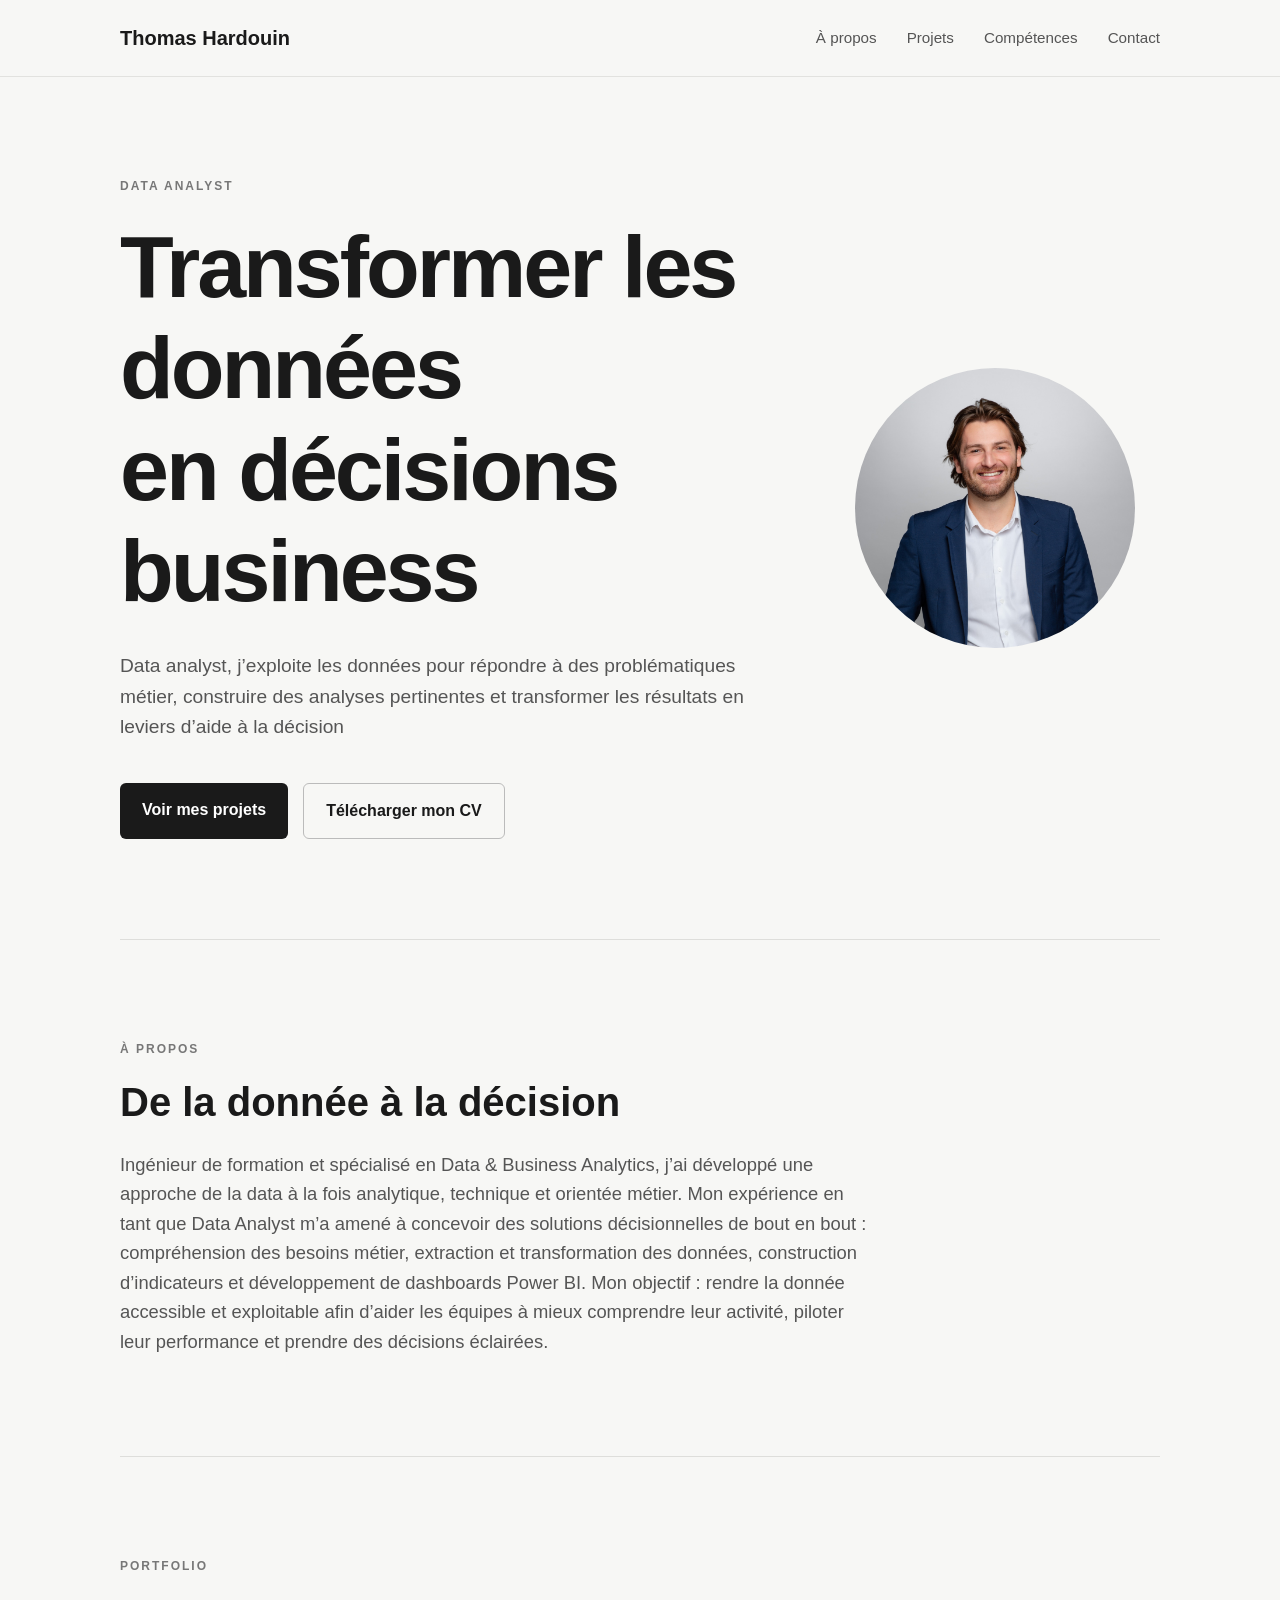
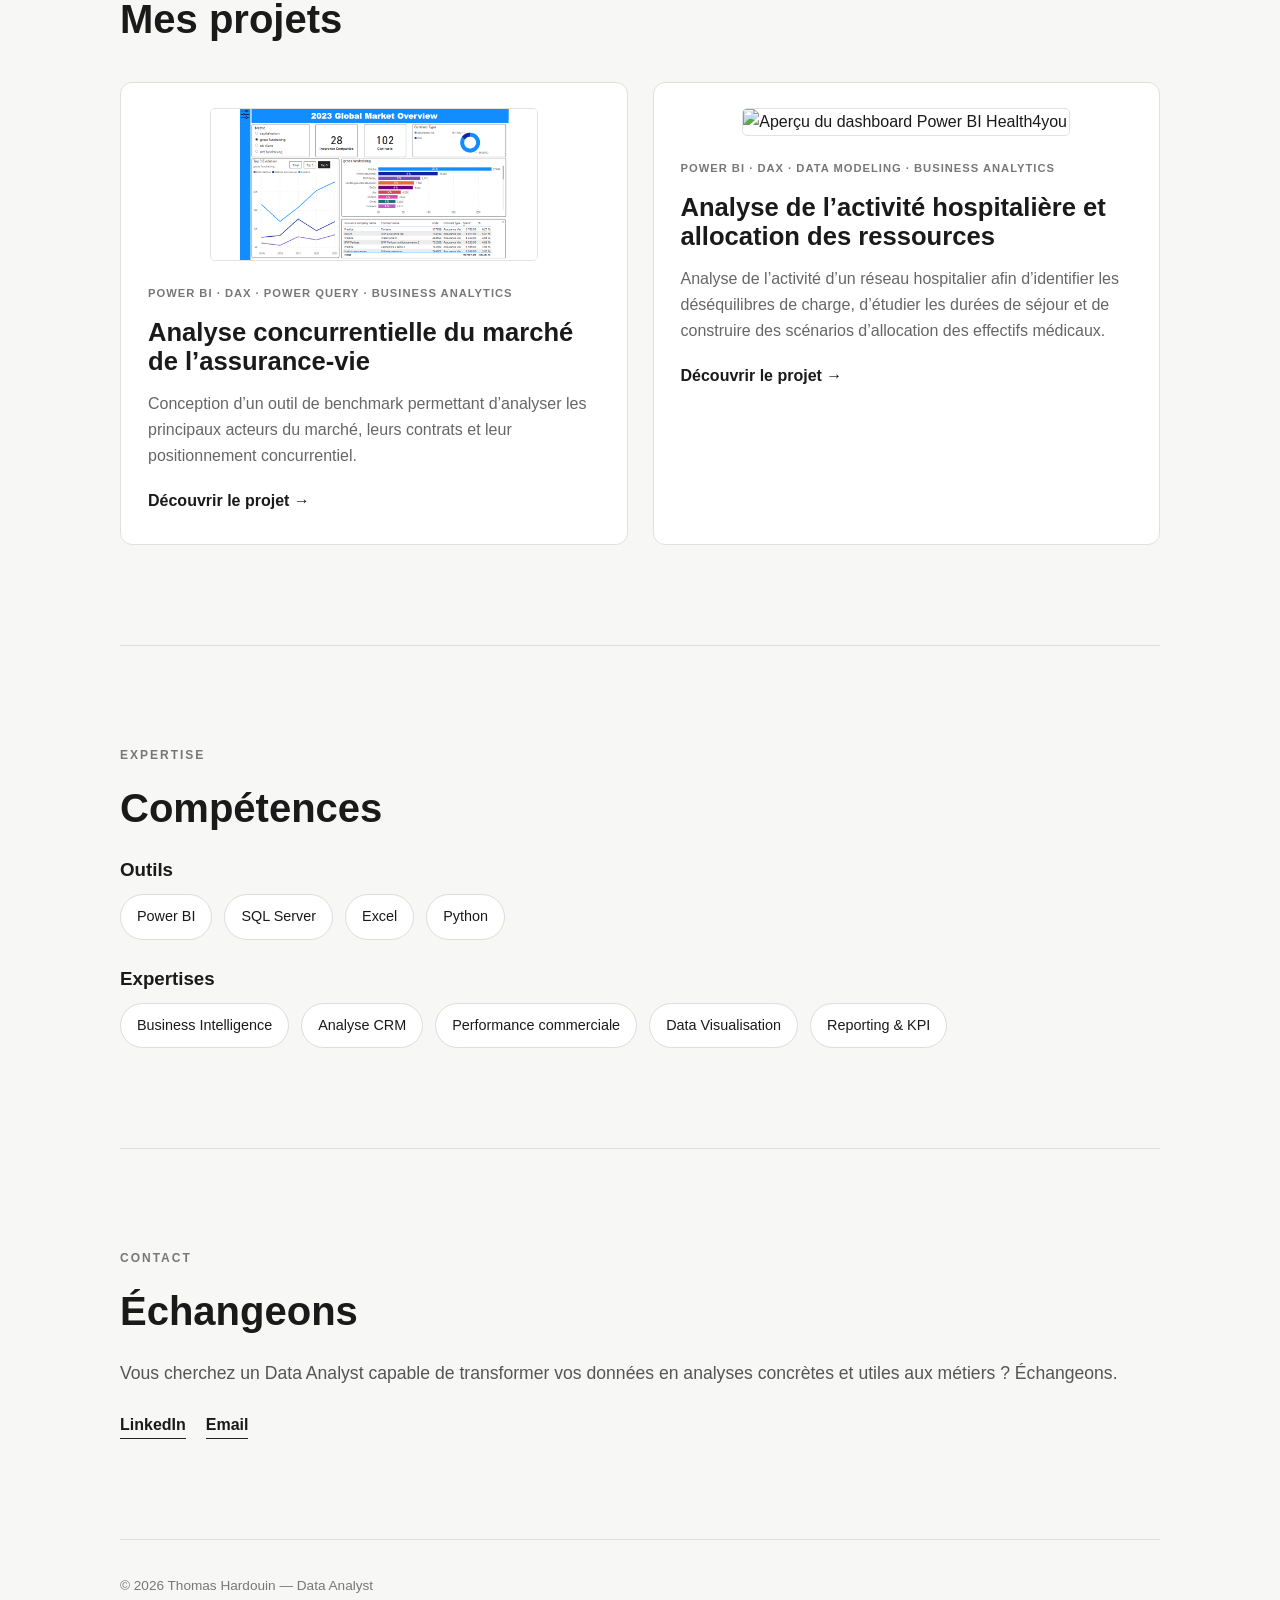
==== commit 728a9d50: "Update project section with Health4you details Replaced upcoming project section with Health4you pro" ====
--- a/index.html
+++ b/index.html
@@ -146,20 +146,47 @@
                 </article>
 
 
-                <!-- Projet à venir -->
-                <article class="project-card upcoming">
-
-                    <p class="project-type">
-                        CRM · CUSTOMER ANALYTICS
-                    </p>
-
-                    <h3>Projet à venir</h3>
-
-                    <p>
-                        Une prochaine analyse orientée CRM et connaissance client
-                        viendra compléter le portfolio.
-                    </p>
-
+                <!-- Projet Health4you -->
+                <article class="project-card project-card-featured">
+                
+                    <a href="health4you.html" class="project-card-link">
+                
+                        <!-- Aperçu du projet -->
+                        <div class="project-preview">
+                
+                            <img
+                                src="health4you-overview.png"
+                                alt="Aperçu du dashboard Power BI Health4you"
+                            >
+                
+                        </div>
+                
+                        <!-- Contenu -->
+                        <div class="project-card-content">
+                
+                            <p class="project-type">
+                                POWER BI · DAX · DATA MODELING · BUSINESS ANALYTICS
+                            </p>
+                
+                            <h3>
+                                Analyse de l’activité hospitalière et allocation des ressources
+                            </h3>
+                
+                            <p>
+                                Analyse de l’activité d’un réseau hospitalier afin
+                                d’identifier les déséquilibres de charge, d’étudier
+                                les durées de séjour et de construire des scénarios
+                                d’allocation des effectifs médicaux.
+                            </p>
+                
+                            <span class="project-link">
+                                Découvrir le projet →
+                            </span>
+                
+                        </div>
+                
+                    </a>
+                
                 </article>
 
 
--- a/style.css
+++ b/style.css
@@ -23,6 +23,7 @@
     color: inherit;
     text-decoration: none;
 }
+
 
 /* =========================
    NAVIGATION
@@ -63,6 +64,7 @@
 .nav-links a:hover {
     color: #000;
 }
+
 
 /* =========================
    STRUCTURE
@@ -99,6 +101,7 @@
     margin-bottom: 25px;
 }
 
+
 /* =========================
    HERO
 ========================= */
@@ -108,6 +111,8 @@
     display: flex;
     flex-direction: column;
     justify-content: center;
+    position: relative;
+    padding-right: 360px;
 }
 
 .hero h1 {
@@ -151,6 +156,28 @@
     opacity: 0.8;
 }
 
+
+/* =========================
+   PHOTO ACCUEIL
+========================= */
+
+.hero-photo {
+    position: absolute;
+    right: 25px;
+    top: 50%;
+    transform: translateY(-50%);
+}
+
+.hero-photo img {
+    width: 280px;
+    height: 280px;
+    object-fit: cover;
+    object-position: center top;
+    border-radius: 50%;
+    display: block;
+}
+
+
 /* =========================
    À PROPOS
 ========================= */
@@ -160,6 +187,7 @@
     font-size: 1.15rem;
     color: #555;
 }
+
 
 /* =========================
    PROJETS
@@ -211,6 +239,62 @@
     opacity: 0.6;
 }
 
+
+/* =========================
+   APERÇU PROJET POWER BI
+   INDEX
+========================= */
+
+.project-card-featured {
+    padding: 0;
+    overflow: hidden;
+}
+
+.project-card-link {
+    display: block;
+    height: 100%;
+}
+
+.project-preview {
+    width: 100%;
+    padding: 25px 25px 0;
+    display: flex;
+    justify-content: center;
+    align-items: center;
+}
+
+.project-preview img {
+    width: 72%;
+    max-width: 340px;
+    height: auto;
+    display: block;
+    border-radius: 5px;
+    border: 1px solid #e2e2df;
+    transition: transform 0.25s ease;
+}
+
+.project-card-featured:hover .project-preview img {
+    transform: scale(1.02);
+}
+
+.project-card-content {
+    padding: 24px 27px 30px;
+}
+
+.project-card-content .project-type {
+    margin-bottom: 15px;
+}
+
+.project-card-content h3 {
+    margin-bottom: 15px;
+}
+
+.project-card-content > p:not(.project-type) {
+    color: #666;
+    margin-bottom: 20px;
+}
+
+
 /* =========================
    COMPÉTENCES
 ========================= */
@@ -235,6 +319,7 @@
     font-size: 0.9rem;
 }
 
+
 /* =========================
    CONTACT
 ========================= */
@@ -254,6 +339,148 @@
     font-weight: 600;
     border-bottom: 1px solid #222;
 }
+
+
+/* =========================
+   PAGE PROJET
+   ASSURANCE VIE
+========================= */
+
+.project-page .project-hero {
+    padding-top: 100px;
+    padding-bottom: 80px;
+}
+
+.project-hero h1 {
+    font-size: clamp(2.8rem, 6vw, 5rem);
+    letter-spacing: -2px;
+    max-width: 900px;
+    margin-bottom: 30px;
+}
+
+.project-intro {
+    max-width: 750px;
+    font-size: 1.2rem;
+    color: #555;
+    margin-bottom: 30px;
+}
+
+.project-download {
+    margin-top: 30px;
+}
+
+.project-section > p:not(.section-label) {
+    max-width: 780px;
+    color: #555;
+    font-size: 1.05rem;
+    margin-bottom: 18px;
+}
+
+
+/* =========================
+   KPI PROJET
+========================= */
+
+.project-kpis {
+    display: grid;
+    grid-template-columns: repeat(2, 1fr);
+    gap: 16px;
+    max-width: 780px;
+    margin-top: 35px;
+}
+
+.project-kpis > div {
+    background: white;
+    border: 1px solid #e0e0dd;
+    border-radius: 10px;
+    padding: 22px;
+}
+
+.project-kpis strong {
+    display: block;
+    margin-bottom: 5px;
+    font-size: 1rem;
+}
+
+.project-kpis span {
+    display: block;
+    color: #666;
+    font-size: 0.9rem;
+}
+
+
+/* =========================
+   FONCTIONNALITÉS POWER BI
+========================= */
+
+.dashboard-features {
+    display: flex;
+    flex-wrap: wrap;
+    gap: 10px;
+    margin-top: 30px;
+}
+
+.dashboard-features span {
+    background: white;
+    border: 1px solid #ddd;
+    padding: 9px 14px;
+    border-radius: 50px;
+    font-size: 0.85rem;
+}
+
+
+/* =========================
+   CAPTURES POWER BI
+========================= */
+
+.dashboard-showcase {
+    width: 100%;
+    margin: 45px 0 0;
+}
+
+.dashboard-image-link {
+    display: block;
+    width: 100%;
+}
+
+.dashboard-image {
+    display: block;
+    width: 100%;
+    max-width: 100%;
+    height: auto;
+    border-radius: 8px;
+    border: 1px solid #e0e0dd;
+    transition: opacity 0.2s ease;
+}
+
+.dashboard-image-link:hover .dashboard-image {
+    opacity: 0.92;
+}
+
+.dashboard-showcase figcaption {
+    max-width: 780px;
+    margin-top: 14px;
+    color: #666;
+    font-size: 0.9rem;
+    line-height: 1.5;
+}
+
+.dashboard-showcase figcaption strong {
+    display: block;
+    color: #1a1a1a;
+    margin-bottom: 4px;
+}
+
+
+/* =========================
+   RETOUR PROJET
+========================= */
+
+.project-back {
+    padding-top: 55px;
+    padding-bottom: 55px;
+}
+
 
 /* =========================
    FOOTER
@@ -267,72 +494,9 @@
     font-size: 0.85rem;
 }
 
-/* =========================
-   MOBILE
-========================= */
-
-@media (max-width: 700px) {
-
-    nav {
-        padding: 18px 20px;
-    }
-
-    .nav-links {
-        display: none;
-    }
-
-    main {
-        padding: 0 20px;
-    }
-
-    section {
-        padding: 70px 0;
-    }
-
-    .hero h1 {
-        letter-spacing: -2px;
-    }
-
-    .projects-grid {
-        grid-template-columns: 1fr;
-    }
-
-    h2 {
-        font-size: 2rem;
-    }
-}
-
-
-
-}
-
-/* =========================
-   PHOTO ACCUEIL
-========================= */
-
-.hero {
-    position: relative;
-    padding-right: 360px;
-}
-
-.hero-photo {
-    position: absolute;
-    right: 25px;
-    top: 50%;
-    transform: translateY(-50%);
-}
-
-.hero-photo img {
-    width: 280px;
-    height: 280px;
-    object-fit: cover;
-    object-position: center top;
-    border-radius: 50%;
-    display: block;
-}
-
-/* =========================
-   PHOTO ACCUEIL - MOBILE
+
+/* =========================
+   TABLETTE / PETIT ÉCRAN
 ========================= */
 
 @media (max-width: 800px) {
@@ -352,30 +516,176 @@
     .hero-photo img {
         width: 200px;
         height: 200px;
-        object-fit: cover;
-        object-position: center top;
-        border-radius: 50%;
-    }
-}
-
-/* =========================
-   APERÇU PROJET POWER BI
-========================= */
-
-.project-card-featured {
-    padding: 0;
-    overflow: hidden;
-}
-
-.project-card-link {
-    display: block;
-    height: 100%;
-}
-
-.project-preview {
-    width: 100%;
-    height: 190px;
-    overflow: hidden;
-    border-bottom: 1px solid #e0e0dd;
-    background: #f1f1ef;
-}
+    }
+}
+
+
+/* =========================
+   MOBILE
+========================= */
+
+@media (max-width: 700px) {
+
+    nav {
+        padding: 18px 20px;
+    }
+
+    .nav-links {
+        display: none;
+    }
+
+    main {
+        padding: 0 20px;
+    }
+
+    section {
+        padding: 70px 0;
+    }
+
+    h2 {
+        font-size: 2rem;
+    }
+
+
+    /* =========================
+       ACCUEIL MOBILE
+    ========================= */
+
+    .hero {
+        min-height: auto;
+        padding-top: 70px;
+        padding-bottom: 70px;
+    }
+
+    .hero h1 {
+        font-size: 2.8rem;
+        letter-spacing: -2px;
+    }
+
+    .hero-description {
+        font-size: 1.05rem;
+    }
+
+
+    /* =========================
+       PROJETS INDEX MOBILE
+    ========================= */
+
+    .projects-grid {
+        grid-template-columns: 1fr;
+    }
+
+    .project-preview {
+        padding: 18px 18px 0;
+    }
+
+    .project-preview img {
+        width: 100%;
+        max-width: 100%;
+    }
+
+    .project-card-content {
+        padding: 22px 20px 26px;
+    }
+
+
+    /* =========================
+       PAGE ASSURANCE VIE
+    ========================= */
+
+    .project-page .project-hero {
+        padding-top: 65px;
+        padding-bottom: 55px;
+    }
+
+    .project-hero h1 {
+        font-size: 2.5rem;
+        letter-spacing: -1.5px;
+        overflow-wrap: break-word;
+    }
+
+    .project-intro {
+        font-size: 1.05rem;
+    }
+
+    .project-section {
+        padding-top: 60px;
+        padding-bottom: 60px;
+    }
+
+    .project-section h2 {
+        font-size: 2rem;
+    }
+
+
+    /* KPI */
+
+    .project-kpis {
+        grid-template-columns: 1fr;
+        width: 100%;
+        gap: 12px;
+    }
+
+
+    /* Fonctionnalités Power BI */
+
+    .dashboard-features {
+        gap: 8px;
+    }
+
+    .dashboard-features span {
+        font-size: 0.8rem;
+    }
+
+
+    /* =========================
+       DASHBOARDS MOBILE
+    ========================= */
+
+    .dashboard-showcase {
+        width: 100%;
+        margin-top: 30px;
+        overflow: visible;
+    }
+
+    .dashboard-image-link {
+        display: block;
+        width: 100%;
+    }
+
+    .dashboard-image {
+        display: block;
+        width: 100%;
+        max-width: 100%;
+        height: auto;
+        border-radius: 6px;
+    }
+
+    /*
+       Indication permettant de comprendre
+       que le dashboard peut être ouvert
+       en taille réelle
+    */
+
+    .dashboard-image-link::after {
+        content: "Toucher pour agrandir ↗";
+        display: block;
+        margin-top: 8px;
+        font-size: 0.8rem;
+        font-weight: 600;
+        color: #555;
+    }
+
+    .dashboard-showcase figcaption {
+        margin-top: 12px;
+        font-size: 0.85rem;
+    }
+
+
+    /* Téléchargement Power BI */
+
+    .project-download .button {
+        width: 100%;
+        text-align: center;
+    }
+}
